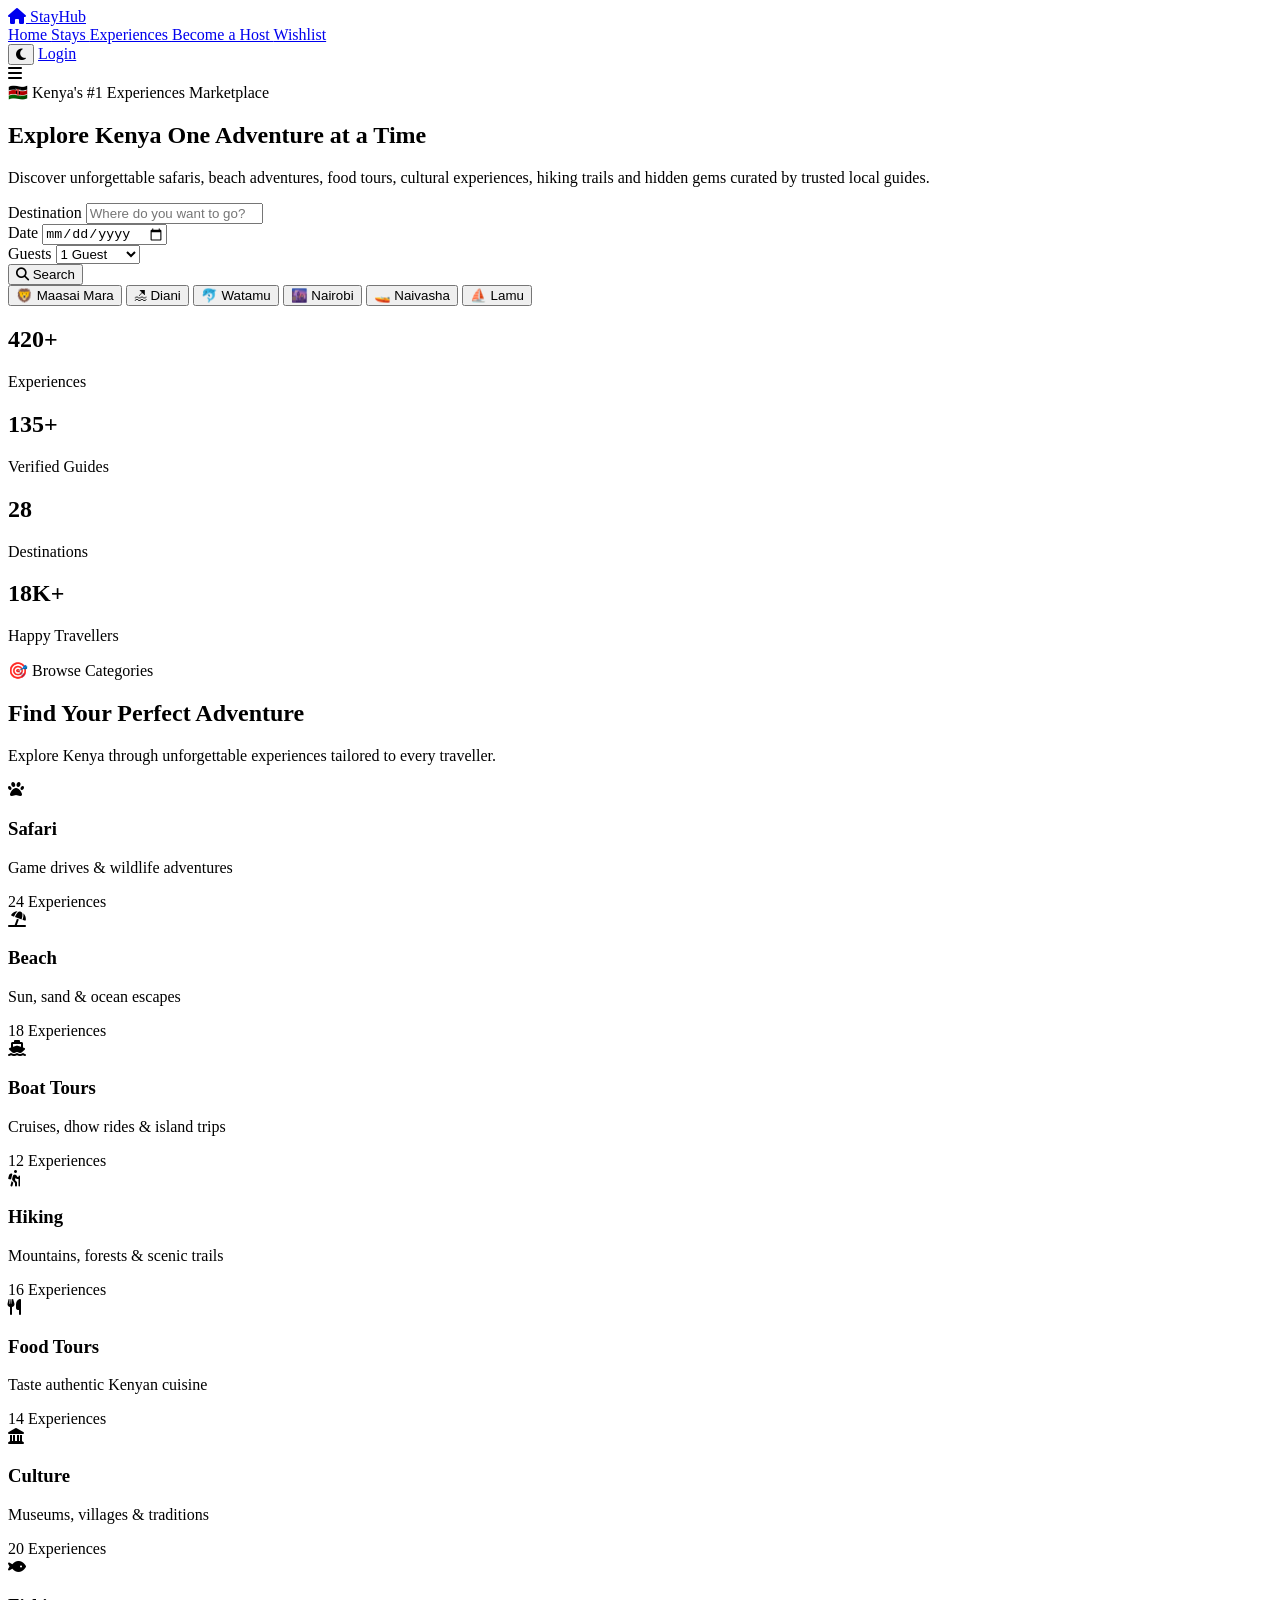
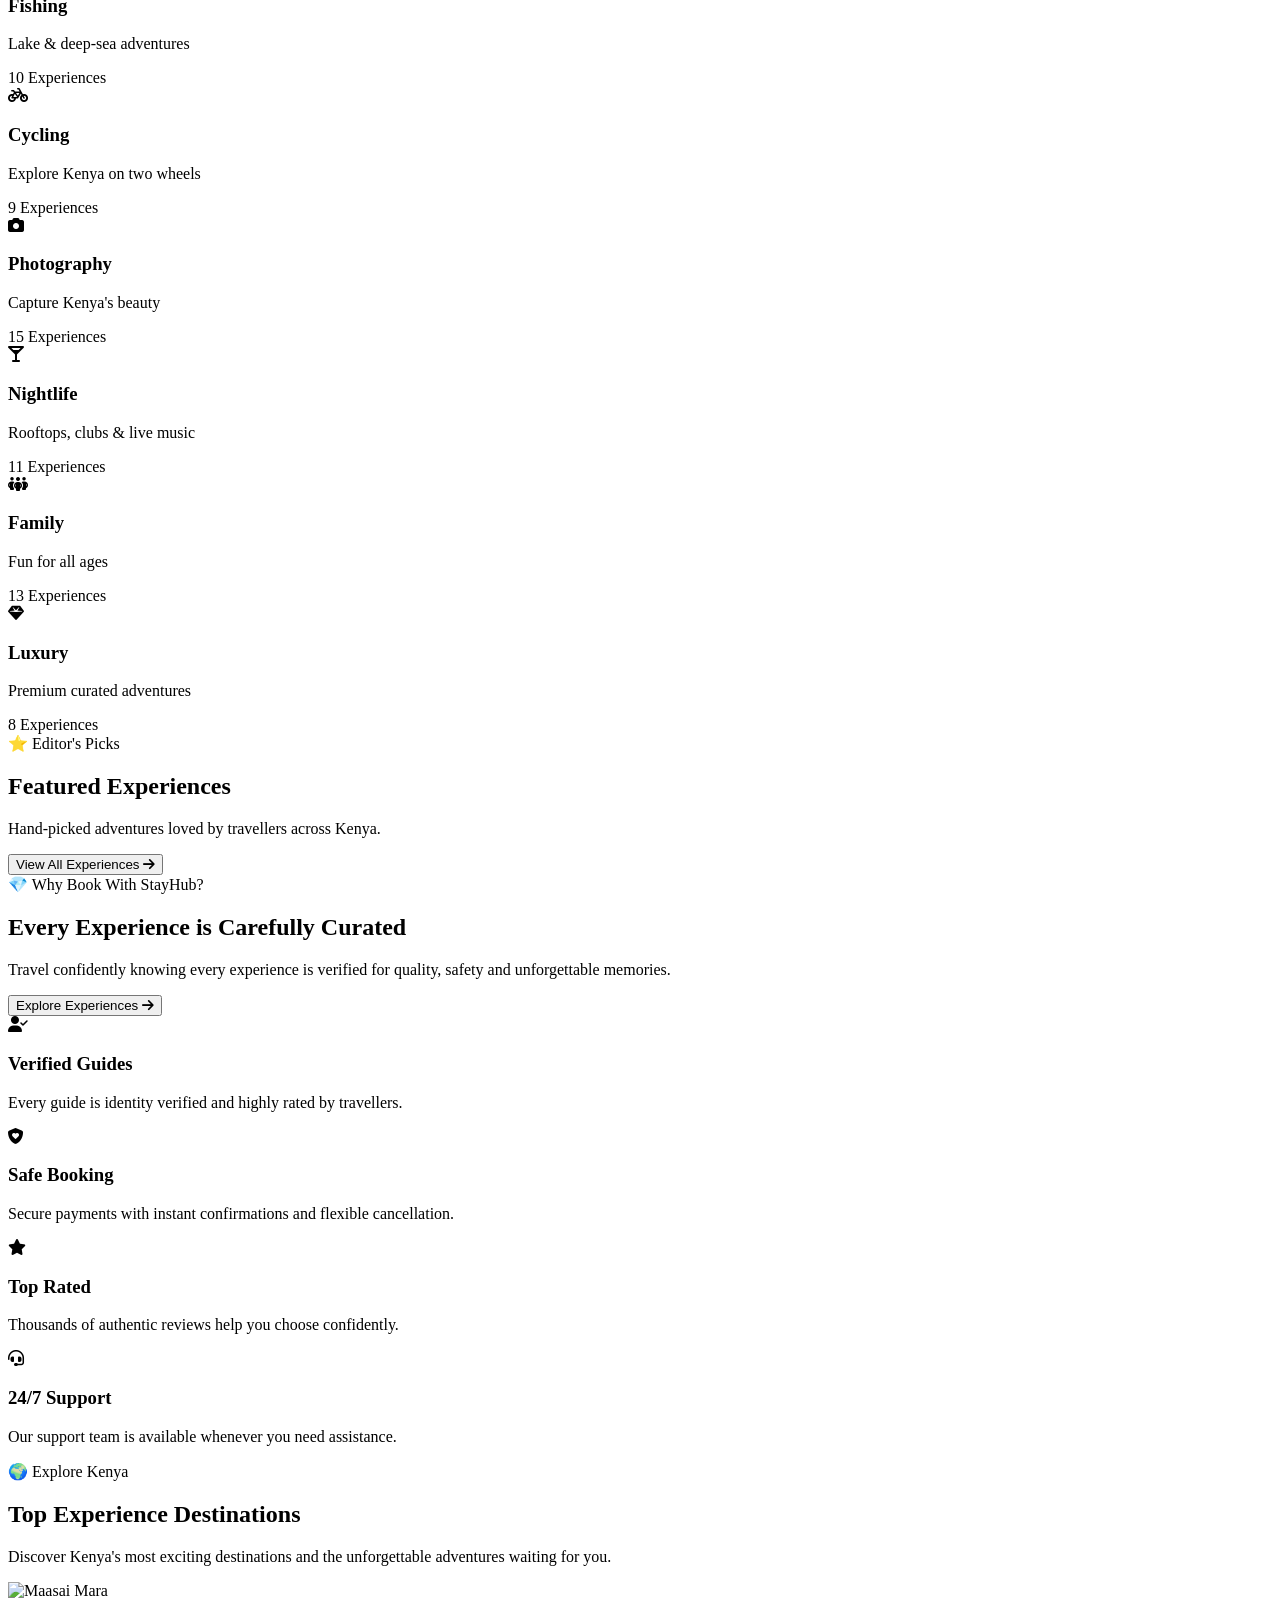
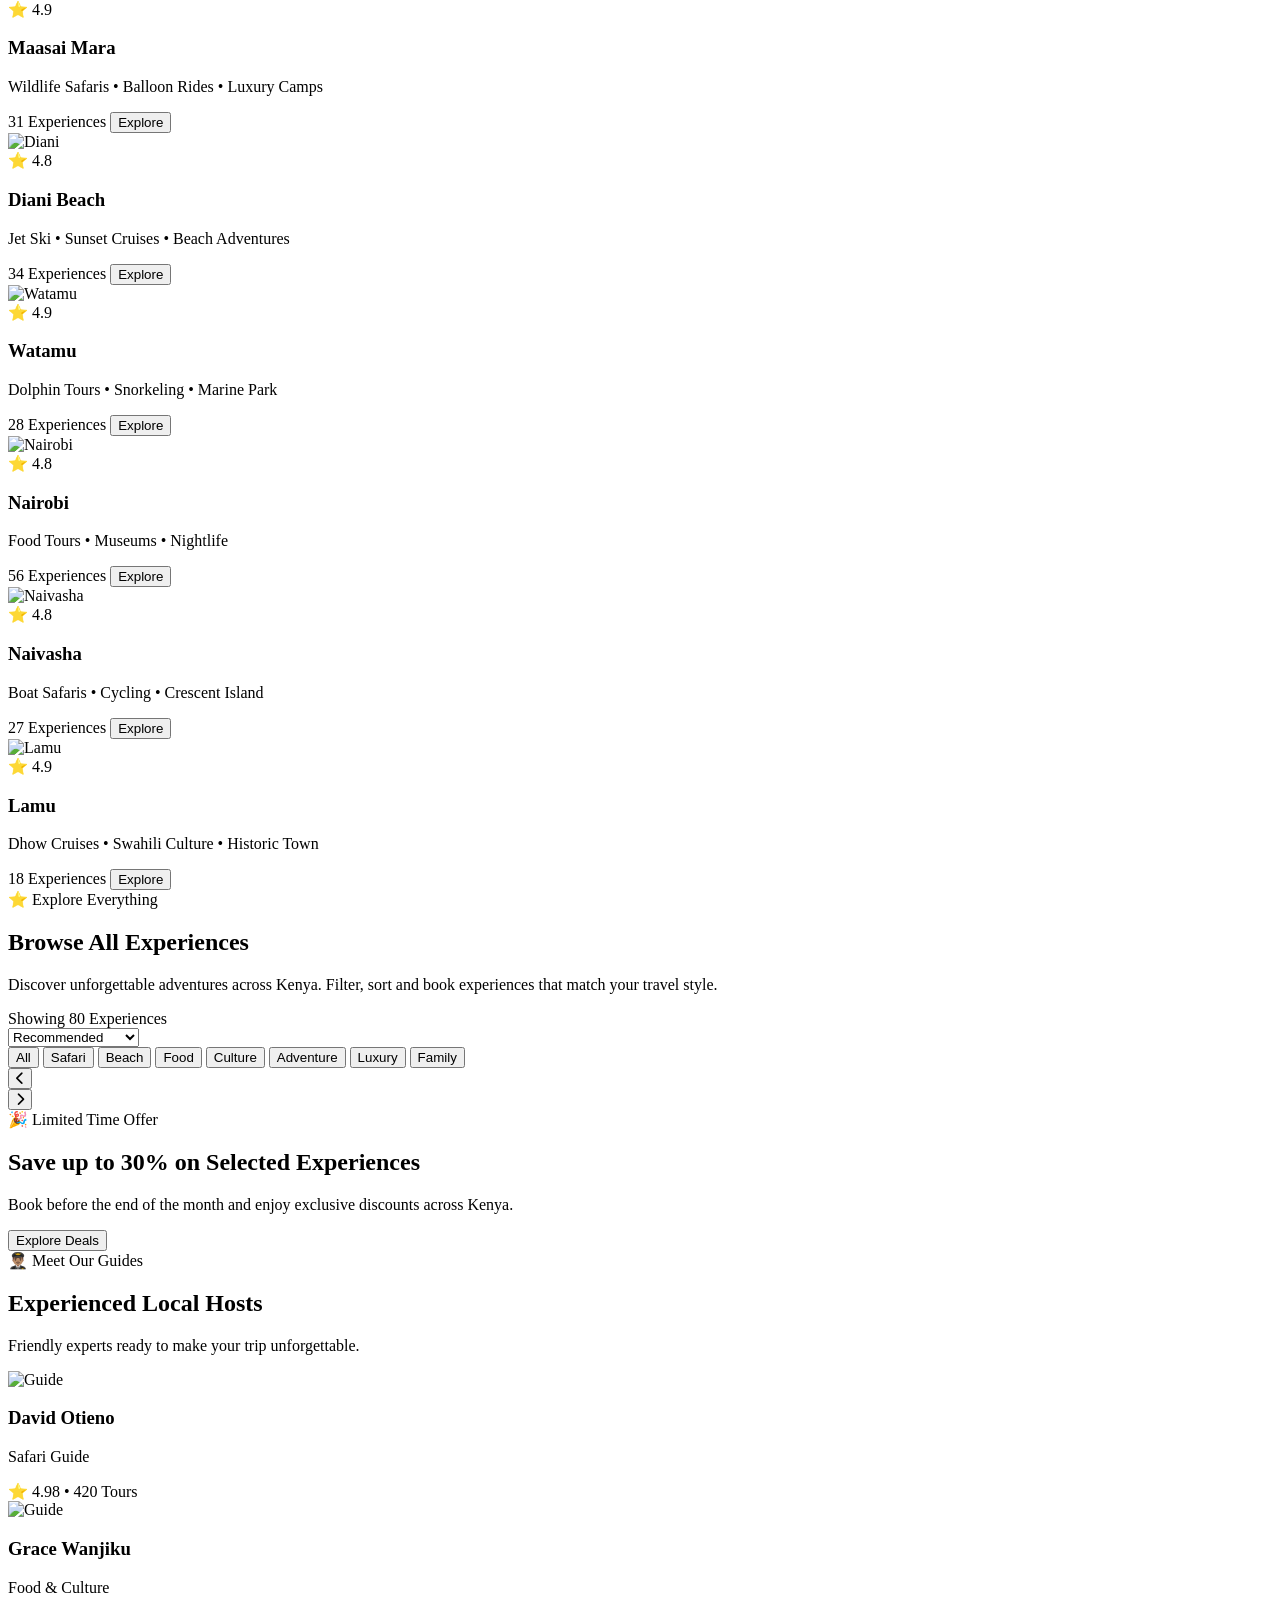
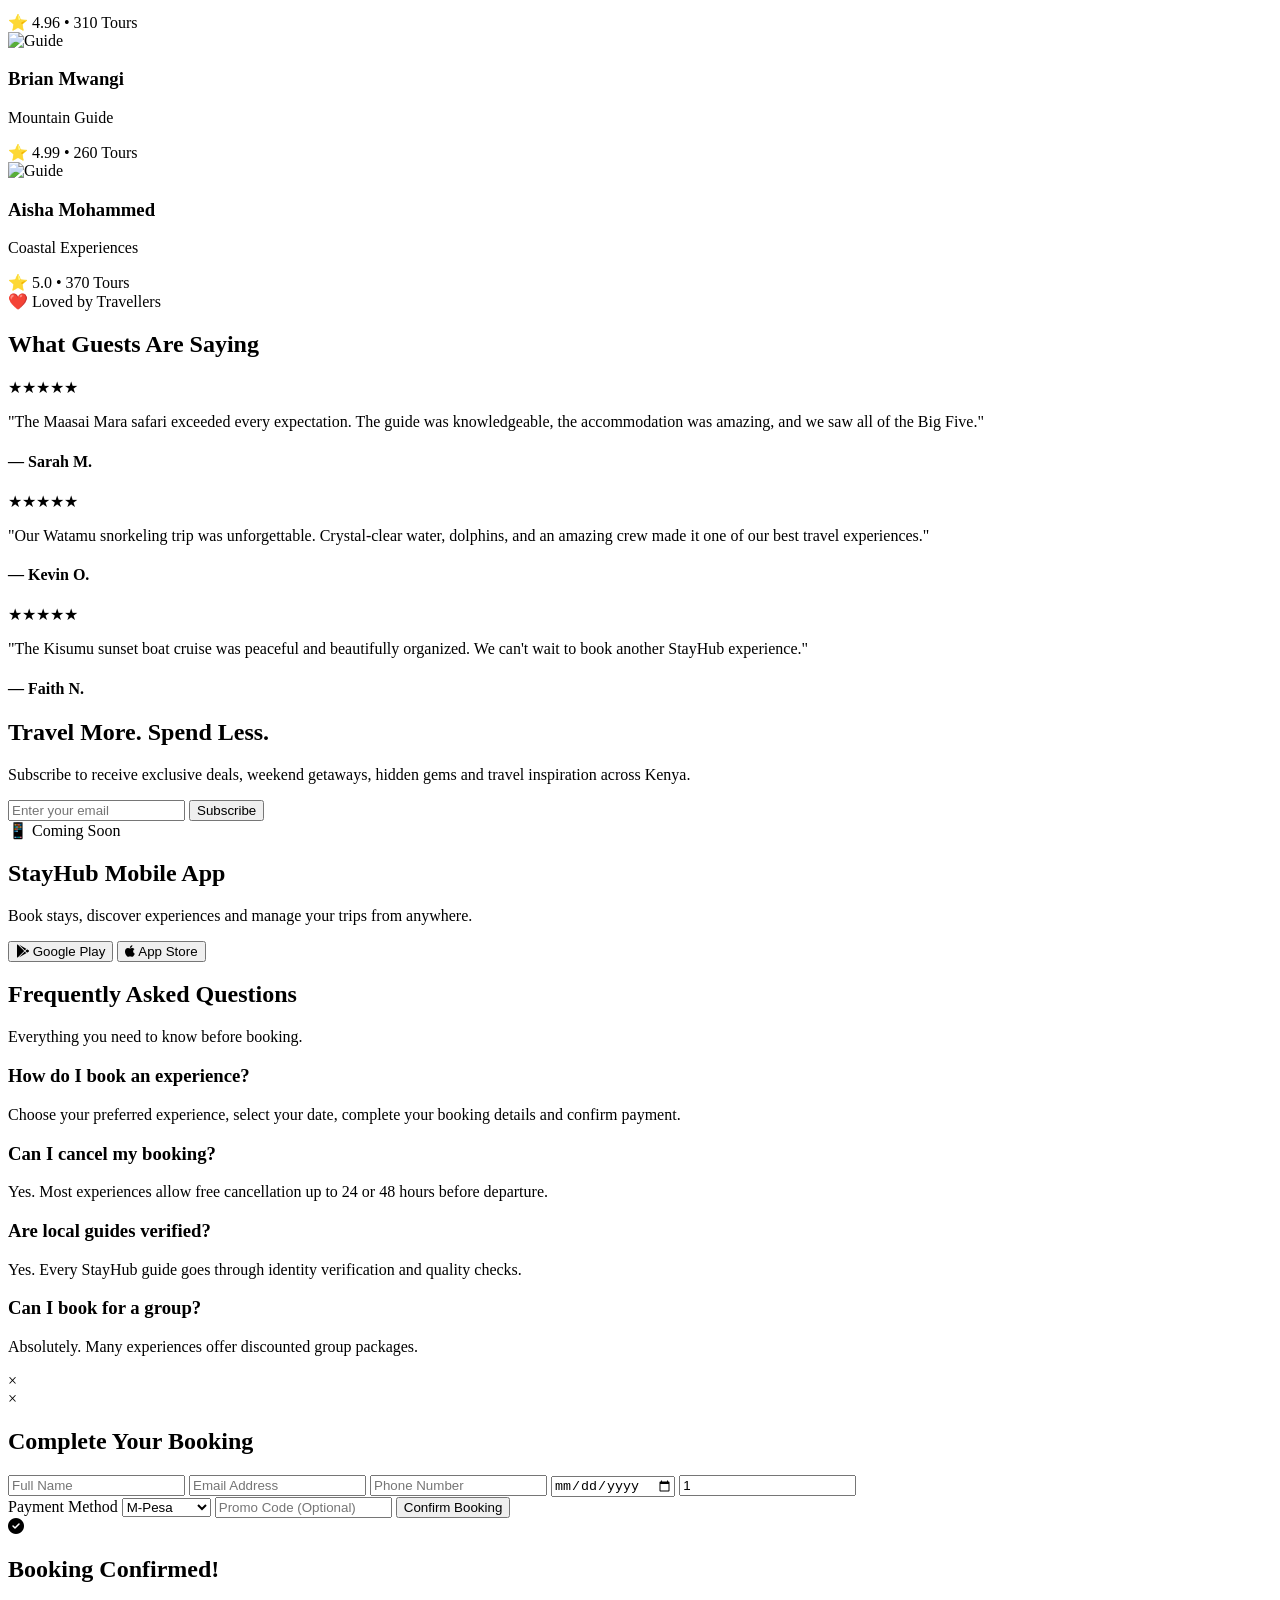
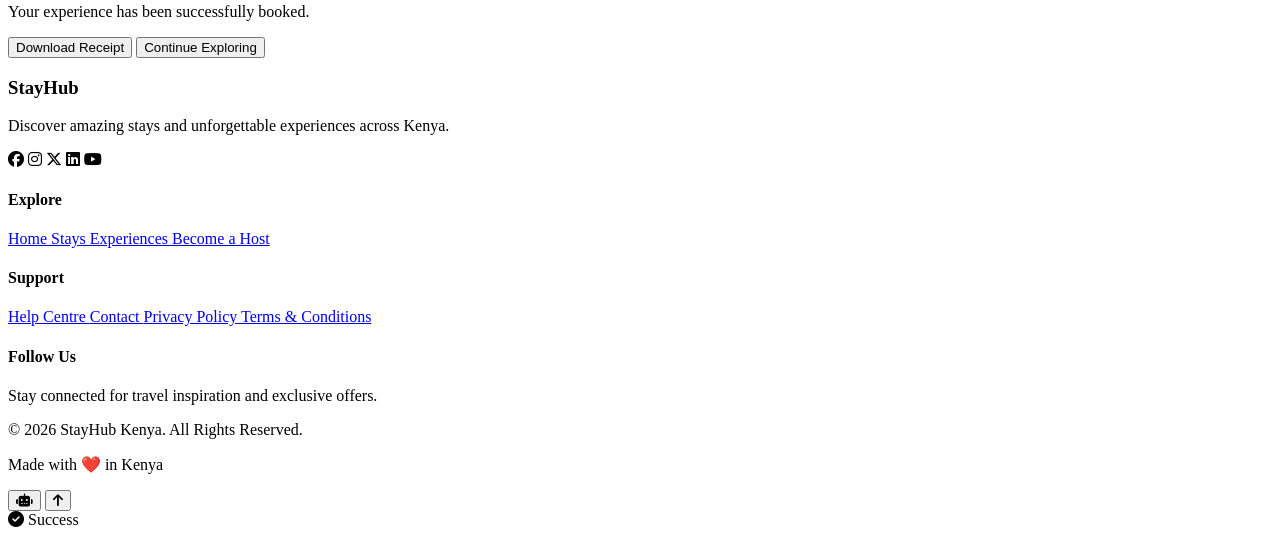
==== experiences.html @ 861310b2 "Add files via upload" ====
<!DOCTYPE html>
<html lang="en">

<head>

    <meta charset="UTF-8">

    <meta
    name="viewport"
    content="width=device-width, initial-scale=1.0">

    <title>

        StayHub | Discover Amazing Experiences Across Kenya

    </title>

    <meta
    name="description"
    content="Book unforgettable safaris, food tours, hiking adventures, beach experiences and cultural activities across Kenya with StayHub.">

    <meta
    name="keywords"
    content="Kenya Tours, Safari, Travel, StayHub, Experiences, Diani, Maasai Mara, Watamu, Nairobi">

    <meta
    name="author"
    content="StayHub Kenya">

    <!-- Google Fonts -->

    <link
    rel="preconnect"
    href="https://fonts.googleapis.com">

    <link
    rel="preconnect"
    href="https://fonts.gstatic.com"
    crossorigin>

    <link
    href="https://fonts.googleapis.com/css2?family=Inter:wght@300;400;500;600;700;800&display=swap"
    rel="stylesheet">

    <!-- Font Awesome -->

    <link
    rel="stylesheet"
    href="https://cdnjs.cloudflare.com/ajax/libs/font-awesome/6.7.2/css/all.min.css">

    <!-- Main Styles -->

    <link
    rel="stylesheet"
    href="css/experiences.css">

</head>

<body>

<!--==================================
NAVIGATION
===================================-->

<header class="navbar">

    <div class="nav-container">

        <!-- Logo -->

        <a
        href="index.html"
        class="logo">

            <i class="fa-solid fa-house"></i>

            <span>

                StayHub

            </span>

        </a>

        <!-- Navigation -->

        <nav class="nav-links">

            <a href="index.html">

                Home

            </a>

            <a href="listings.html">

                Stays

            </a>

            <a
            href="experiences.html"
            class="active">

                Experiences

            </a>

            <a href="host.html">

                Become a Host

            </a>

            <a href="wishlist.html">

                Wishlist

            </a>

        </nav>

        <!-- Right Side -->

        <div class="nav-right">

            <button
            id="themeToggle"
            class="theme-btn">

                <i class="fa-solid fa-moon"></i>

            </button>

            <a
            href="login.html"
            class="login-btn">

                Login

            </a>

        <div class="mobile-menu" onclick="toggleMobileMenu()">
            <i class="fa-solid fa-bars"></i>
        </div>

        </div>

    </div>

</header>

<!--==================================
HERO
===================================-->

<section class="experience-hero">

    <div class="hero-overlay"></div>

    <div class="hero-content">

        <span class="hero-badge">

            🇰🇪 Kenya's #1 Experiences Marketplace

        </span>

        <h1>

            Explore Kenya One Adventure at a Time

        </h1>

        <p>

            Discover unforgettable safaris, beach adventures, food tours,
            cultural experiences, hiking trails and hidden gems curated by
            trusted local guides.

        </p>

        <!--==========================
        SEARCH BAR
        ===========================-->

        <div class="experience-search">

            <div class="search-item">

                <label>

                    Destination

                </label>

                <input
                id="experienceDestination"
                type="text"
                placeholder="Where do you want to go?">

            </div>

            <div class="divider"></div>

            <div class="search-item">

                <label>

                    Date

                </label>

                <input
                id="experienceDate"
                type="date">

            </div>

            <div class="divider"></div>

            <div class="search-item">

                <label>

                    Guests

                </label>

                <select id="experienceGuests">

                    <option>1 Guest</option>
                    <option>2 Guests</option>
                    <option>3 Guests</option>
                    <option>4 Guests</option>
                    <option>5 Guests</option>
                    <option>6+ Guests</option>

                </select>

            </div>

            <button
            class="search-btn"
            onclick="searchExperiences()">

                <i class="fa-solid fa-magnifying-glass"></i>

                Search

            </button>

        </div>

        <!--==========================
        QUICK DESTINATIONS
        ===========================-->

        <div class="hero-tags">

            <button onclick="filterDestination('Maasai Mara')">

                🦁 Maasai Mara

            </button>

            <button onclick="filterDestination('Diani')">

                🏖 Diani

            </button>

            <button onclick="filterDestination('Watamu')">

                🐬 Watamu

            </button>

            <button onclick="filterDestination('Nairobi')">

                🌆 Nairobi

            </button>

            <button onclick="filterDestination('Naivasha')">

                🚤 Naivasha

            </button>

            <button onclick="filterDestination('Lamu')">

                ⛵ Lamu

            </button>

        </div>

        <!--==========================
        STATS
        ===========================-->

        <div class="hero-stats">

            <div class="hero-stat">

                <h2>

                    420+

                </h2>

                <p>

                    Experiences

                </p>

            </div>

            <div class="hero-stat">

                <h2>

                    135+

                </h2>

                <p>

                    Verified Guides

                </p>

            </div>

            <div class="hero-stat">

                <h2>

                    28

                </h2>

                <p>

                    Destinations

                </p>

            </div>

            <div class="hero-stat">

                <h2>

                    18K+

                </h2>

                <p>

                    Happy Travellers

                </p>

            </div>

        </div>

    </div>

</section>
<!--==================================
POPULAR CATEGORIES
===================================-->

<section class="experience-categories">

    <div class="section-header">

        <span class="section-tag">

            🎯 Browse Categories

        </span>

        <h2>

            Find Your Perfect Adventure

        </h2>

        <p>

            Explore Kenya through unforgettable experiences tailored to every traveller.

        </p>

    </div>

    <div class="category-grid">

        <!-- Safari -->

        <div
        class="category-card"
        onclick="filterCategory('Safari')">

            <div class="category-icon">

                <i class="fa-solid fa-paw"></i>

            </div>

            <h3>

                Safari

            </h3>

            <p>

                Game drives & wildlife adventures

            </p>

            <span>

                24 Experiences

            </span>

        </div>

        <!-- Beach -->

        <div
        class="category-card"
        onclick="filterCategory('Beach')">

            <div class="category-icon">

                <i class="fa-solid fa-umbrella-beach"></i>

            </div>

            <h3>

                Beach

            </h3>

            <p>

                Sun, sand & ocean escapes

            </p>

            <span>

                18 Experiences

            </span>

        </div>

        <!-- Boat Tours -->

        <div
        class="category-card"
        onclick="filterCategory('Boat Tour')">

            <div class="category-icon">

                <i class="fa-solid fa-ship"></i>

            </div>

            <h3>

                Boat Tours

            </h3>

            <p>

                Cruises, dhow rides & island trips

            </p>

            <span>

                12 Experiences

            </span>

        </div>

        <!-- Hiking -->

        <div
        class="category-card"
        onclick="filterCategory('Hiking')">

            <div class="category-icon">

                <i class="fa-solid fa-person-hiking"></i>

            </div>

            <h3>

                Hiking

            </h3>

            <p>

                Mountains, forests & scenic trails

            </p>

            <span>

                16 Experiences

            </span>

        </div>

        <!-- Food -->

        <div
        class="category-card"
        onclick="filterCategory('Food')">

            <div class="category-icon">

                <i class="fa-solid fa-utensils"></i>

            </div>

            <h3>

                Food Tours

            </h3>

            <p>

                Taste authentic Kenyan cuisine

            </p>

            <span>

                14 Experiences

            </span>

        </div>

        <!-- Culture -->

        <div
        class="category-card"
        onclick="filterCategory('Culture')">

            <div class="category-icon">

                <i class="fa-solid fa-landmark"></i>

            </div>

            <h3>

                Culture

            </h3>

            <p>

                Museums, villages & traditions

            </p>

            <span>

                20 Experiences

            </span>

        </div>

        <!-- Fishing -->

        <div
        class="category-card"
        onclick="filterCategory('Fishing')">

            <div class="category-icon">

                <i class="fa-solid fa-fish"></i>

            </div>

            <h3>

                Fishing

            </h3>

            <p>

                Lake & deep-sea adventures

            </p>

            <span>

                10 Experiences

            </span>

        </div>

        <!-- Cycling -->

        <div
        class="category-card"
        onclick="filterCategory('Cycling')">

            <div class="category-icon">

                <i class="fa-solid fa-bicycle"></i>

            </div>

            <h3>

                Cycling

            </h3>

            <p>

                Explore Kenya on two wheels

            </p>

            <span>

                9 Experiences

            </span>

        </div>

        <!-- Photography -->

        <div
        class="category-card"
        onclick="filterCategory('Photography')">

            <div class="category-icon">

                <i class="fa-solid fa-camera"></i>

            </div>

            <h3>

                Photography

            </h3>

            <p>

                Capture Kenya's beauty

            </p>

            <span>

                15 Experiences

            </span>

        </div>

        <!-- Nightlife -->

        <div
        class="category-card"
        onclick="filterCategory('Nightlife')">

            <div class="category-icon">

                <i class="fa-solid fa-martini-glass"></i>

            </div>

            <h3>

                Nightlife

            </h3>

            <p>

                Rooftops, clubs & live music

            </p>

            <span>

                11 Experiences

            </span>

        </div>

        <!-- Family -->

        <div
        class="category-card"
        onclick="filterCategory('Family')">

            <div class="category-icon">

                <i class="fa-solid fa-people-group"></i>

            </div>

            <h3>

                Family

            </h3>

            <p>

                Fun for all ages

            </p>

            <span>

                13 Experiences

            </span>

        </div>

        <!-- Luxury -->

        <div
        class="category-card"
        onclick="filterCategory('Luxury')">

            <div class="category-icon">

                <i class="fa-solid fa-gem"></i>

            </div>

            <h3>

                Luxury

            </h3>

            <p>

                Premium curated adventures

            </p>

            <span>

                8 Experiences

            </span>

        </div>

    </div>

</section>
<!--==================================
FEATURED EXPERIENCES
===================================-->

<section class="featured-experiences">

    <div class="section-header">

        <div>

            <span class="section-tag">

                ⭐ Editor's Picks

            </span>

            <h2>

                Featured Experiences

            </h2>

            <p>

                Hand-picked adventures loved by travellers across Kenya.

            </p>

        </div>

        <button
        class="view-all-btn"
        onclick="scrollToExperiences()">

            View All Experiences

            <i class="fa-solid fa-arrow-right"></i>

        </button>

    </div>

    <div
    id="featuredExperiences"
    class="featured-grid">

        <!-- JavaScript will load the featured cards here -->

    </div>

</section>
<!--===================================================================
WHY CHOOSE STAYHUB EXPERIENCES
===================================-->

<section class="why-experience">

    <div class="why-container">

        <div class="why-content">

            <span class="section-tag">
                💎 Why Book With StayHub?
            </span>

            <h2>
                Every Experience is Carefully Curated
            </h2>

            <p>
                Travel confidently knowing every experience is verified for
                quality, safety and unforgettable memories.
            </p>

            <button
        class="view-all-btn"
        onclick="scrollToExperiences()">
                Explore Experiences
                <i class="fa-solid fa-arrow-right"></i>
            </a>

        </div>

        <div class="why-grid">

            <div class="why-card">

                <span class="why-icon">
                    <i class="fa-solid fa-user-check"></i>
                </span>

                <h3>Verified Guides</h3>

                <p>
                    Every guide is identity verified and highly rated by travellers.
                </p>

            </div>

            <div class="why-card">

                <span class="why-icon">
                    <i class="fa-solid fa-shield-heart"></i>
                </span>

                <h3>Safe Booking</h3>

                <p>
                    Secure payments with instant confirmations and flexible cancellation.
                </p>

            </div>

            <div class="why-card">

                <span class="why-icon">
                    <i class="fa-solid fa-star"></i>
                </span>

                <h3>Top Rated</h3>

                <p>
                    Thousands of authentic reviews help you choose confidently.
                </p>

            </div>

            <div class="why-card">

                <span class="why-icon">
                    <i class="fa-solid fa-headset"></i>
                </span>

                <h3>24/7 Support</h3>

                <p>
                    Our support team is available whenever you need assistance.
                </p>

            </div>

        </div>

    </div>

</section>
<!--==================================
POPULAR DESTINATIONS
===================================-->

<section class="destination-section">

    <div class="section-header">

        <div>

            <span class="section-tag">

                🌍 Explore Kenya

            </span>

            <h2>

                Top Experience Destinations

            </h2>

            <p>

                Discover Kenya's most exciting destinations and the unforgettable adventures waiting for you.

            </p>

        </div>

    </div>

    <div class="destination-grid">

        <!-- Maasai Mara -->

        <div
        class="destination-card"
        onclick="filterDestination('Maasai Mara')">

            <img
            src="https://images.unsplash.com/photo-1516426122078-c23e76319801?auto=format&fit=crop&w=1200&q=80"
            alt="Maasai Mara">

            <div class="destination-overlay">

                <span class="destination-badge">

                    ⭐ 4.9

                </span>

                <h3>

                    Maasai Mara

                </h3>

                <p>

                    Wildlife Safaris • Balloon Rides • Luxury Camps

                </p>

                <div class="destination-footer">

                    <span>

                        31 Experiences

                    </span>

                    <button>

                        Explore

                    </button>

                </div>

            </div>

        </div>

        <!-- Diani -->

        <div
        class="destination-card"
        onclick="filterDestination('Diani')">

            <img
            src="https://images.unsplash.com/photo-1500375592092-40eb2168fd21?auto=format&fit=crop&w=1200&q=80"
            alt="Diani">

            <div class="destination-overlay">

                <span class="destination-badge">

                    ⭐ 4.8

                </span>

                <h3>

                    Diani Beach

                </h3>

                <p>

                    Jet Ski • Sunset Cruises • Beach Adventures

                </p>

                <div class="destination-footer">

                    <span>

                        34 Experiences

                    </span>

                    <button>

                        Explore

                    </button>

                </div>

            </div>

        </div>

        <!-- Watamu -->

        <div
        class="destination-card"
        onclick="filterDestination('Watamu')">

            <img
            src="https://images.unsplash.com/photo-1507525428034-b723cf961d3e?auto=format&fit=crop&w=1200&q=80"
            alt="Watamu">

            <div class="destination-overlay">

                <span class="destination-badge">

                    ⭐ 4.9

                </span>

                <h3>

                    Watamu

                </h3>

                <p>

                    Dolphin Tours • Snorkeling • Marine Park

                </p>

                <div class="destination-footer">

                    <span>

                        28 Experiences

                    </span>

                    <button>

                        Explore

                    </button>

                </div>

            </div>

        </div>

        <!-- Nairobi -->

        <div
        class="destination-card"
        onclick="filterDestination('Nairobi')">

            <img
            src="https://images.unsplash.com/photo-1512453979798-5ea266f8880c?auto=format&fit=crop&w=1200&q=80"
            alt="Nairobi">

            <div class="destination-overlay">

                <span class="destination-badge">

                    ⭐ 4.8

                </span>

                <h3>

                    Nairobi

                </h3>

                <p>

                    Food Tours • Museums • Nightlife

                </p>

                <div class="destination-footer">

                    <span>

                        56 Experiences

                    </span>

                    <button>

                        Explore

                    </button>

                </div>

            </div>

        </div>

        <!-- Naivasha -->

        <div
        class="destination-card"
        onclick="filterDestination('Naivasha')">

            <img
            src="https://images.unsplash.com/photo-1469474968028-56623f02e42e?auto=format&fit=crop&w=1200&q=80"
            alt="Naivasha">

            <div class="destination-overlay">

                <span class="destination-badge">

                    ⭐ 4.8

                </span>

                <h3>

                    Naivasha

                </h3>

                <p>

                    Boat Safaris • Cycling • Crescent Island

                </p>

                <div class="destination-footer">

                    <span>

                        27 Experiences

                    </span>

                    <button>

                        Explore

                    </button>

                </div>

            </div>

        </div>

        <!-- Lamu -->

        <div
        class="destination-card"
        onclick="filterDestination('Lamu')">

            <img
            src="https://images.unsplash.com/photo-1476514525535-07fb3b4ae5f1?auto=format&fit=crop&w=1200&q=80"
            alt="Lamu">

            <div class="destination-overlay">

                <span class="destination-badge">

                    ⭐ 4.9

                </span>

                <h3>

                    Lamu

                </h3>

                <p>

                    Dhow Cruises • Swahili Culture • Historic Town

                </p>

                <div class="destination-footer">

                    <span>

                        18 Experiences

                    </span>

                    <button>

                        Explore

                    </button>

                </div>

            </div>

        </div>

    </div>

</section>

<!--==================================
ALL EXPERIENCES
===================================-->

<section
id="allExperiences"
class="experience-list-section">

    <div class="section-header">

        <div>

            <span class="section-tag">

                ⭐ Explore Everything

            </span>

            <h2>

                Browse All Experiences

            </h2>

            <p>

                Discover unforgettable adventures across Kenya.
                Filter, sort and book experiences that match your travel style.

            </p>

        </div>

        <div class="listing-actions">

            <div
            id="experienceResults"
            class="results-count">

                Showing 80 Experiences

            </div>

            <select
            id="sortExperiences"
            onchange="sortExperiences()">

                <option value="recommended">

                    Recommended

                </option>

                <option value="priceLow">

                    Price: Low to High

                </option>

                <option value="priceHigh">

                    Price: High to Low

                </option>

                <option value="rating">

                    Highest Rated

                </option>

                <option value="duration">

                    Shortest Duration

                </option>

                <option value="reviews">

                    Most Reviewed

                </option>

                <option value="newest">

                    Newest

                </option>

            </select>

        </div>

    </div>

    <!--==============================
    FILTER CHIPS
    ==============================-->

    <div class="quick-filters">

        <button
        onclick="filterCategory('All')">

            All

        </button>

        <button
        onclick="filterCategory('Safari')">

            Safari

        </button>

        <button
        onclick="filterCategory('Beach')">

            Beach

        </button>

        <button
        onclick="filterCategory('Food')">

            Food

        </button>

        <button
        onclick="filterCategory('Culture')">

            Culture

        </button>

        <button
        onclick="filterCategory('Adventure')">

            Adventure

        </button>

        <button
        onclick="filterCategory('Luxury')">

            Luxury

        </button>

        <button
        onclick="filterCategory('Family')">

            Family

        </button>

    </div>

    <!--==============================
    EXPERIENCE GRID
    ==============================-->

    <div
    id="experienceGrid"
    class="experience-grid">

        <!-- JavaScript renders all experiences here -->

    </div>

    <!--==============================
    PAGINATION
    ==============================-->

    <div class="pagination">

        <button
        id="prevPage"
        class="page-btn"
        onclick="previousPage()">

            <i class="fa-solid fa-chevron-left"></i>

        </button>

        <div
        id="paginationNumbers">

        </div>

        <button
        id="nextPage"
        class="page-btn"
        onclick="nextPage()">

            <i class="fa-solid fa-chevron-right"></i>

        </button>

    </div>

</section>
<!--==================================
SPECIAL DEALS
===================================-->

<section class="experience-deals">

<div class="deal-overlay"></div>

<div class="deal-content">

<span>

🎉 Limited Time Offer

</span>

<h2>

Save up to 30% on Selected Experiences

</h2>

<p>

Book before the end of the month and enjoy exclusive discounts across Kenya.

</p>

<button
onclick="viewDeals()">

Explore Deals

</button>

</div>

</section>

<!--==================================
LOCAL GUIDES
===================================-->

<section class="guide-section">

<div class="section-header">

<div>

<span class="section-tag">

👨🏽‍✈️ Meet Our Guides

</span>

<h2>

Experienced Local Hosts

</h2>

<p>

Friendly experts ready to make your trip unforgettable.

</p>

</div>

</div>

<div class="guide-grid">

<div class="guide-card">

<img
src="https://randomuser.me/api/portraits/men/32.jpg"
alt="Guide">

<h3>

David Otieno

</h3>

<p>

Safari Guide

</p>

<span>

⭐ 4.98 • 420 Tours

</span>

</div>

<div class="guide-card">

<img
src="https://randomuser.me/api/portraits/women/44.jpg"
alt="Guide">

<h3>

Grace Wanjiku

</h3>

<p>

Food & Culture

</p>

<span>

⭐ 4.96 • 310 Tours

</span>

</div>

<div class="guide-card">

<img
src="https://randomuser.me/api/portraits/men/51.jpg"
alt="Guide">

<h3>

Brian Mwangi

</h3>

<p>

Mountain Guide

</p>

<span>

⭐ 4.99 • 260 Tours

</span>

</div>

<div class="guide-card">

<img
src="https://randomuser.me/api/portraits/women/65.jpg"
alt="Guide">

<h3>

Aisha Mohammed

</h3>

<p>

Coastal Experiences

</p>

<span>

⭐ 5.0 • 370 Tours

</span>

</div>

</div>

</section>

<!--==================================
TRAVELLER REVIEWS
===================================-->

<section class="testimonial-section">

<div class="section-header">

<div>

<span class="section-tag">

❤️ Loved by Travellers

</span>

<h2>

What Guests Are Saying

</h2>

</div>

</div>

<div class="testimonial-grid">

<div class="testimonial-card">

<div class="stars">

★★★★★

</div>

<p>

"The Maasai Mara safari exceeded every expectation. The guide was knowledgeable, the accommodation was amazing, and we saw all of the Big Five."

</p>

<h4>

— Sarah M.

</h4>

</div>

<div class="testimonial-card">

<div class="stars">

★★★★★

</div>

<p>

"Our Watamu snorkeling trip was unforgettable. Crystal-clear water, dolphins, and an amazing crew made it one of our best travel experiences."

</p>

<h4>

— Kevin O.

</h4>

</div>

<div class="testimonial-card">

<div class="stars">

★★★★★

</div>

<p>

"The Kisumu sunset boat cruise was peaceful and beautifully organized. We can't wait to book another StayHub experience."

</p>

<h4>

— Faith N.

</h4>

</div>

</div>

</section>

<!--==================================
NEWSLETTER
===================================-->

<section class="newsletter">

<div class="newsletter-content">

<h2>

Travel More. Spend Less.

</h2>

<p>

Subscribe to receive exclusive deals, weekend getaways, hidden gems and travel inspiration across Kenya.

</p>

<div class="newsletter-form">

<input
id="newsletterEmail"
type="email"
placeholder="Enter your email">

<button
onclick="subscribeNewsletter()">

Subscribe

</button>

</div>

</div>

</section>

<!--==================================
DOWNLOAD APP
===================================-->

<section class="app-banner">

<div class="app-content">

<div>

<span class="section-tag">

📱 Coming Soon

</span>

<h2>

StayHub Mobile App

</h2>

<p>

Book stays, discover experiences and manage your trips from anywhere.

</p>

</div>

<div class="store-buttons">

<button>

<i class="fa-brands fa-google-play"></i>

Google Play

</button>

<button>

<i class="fa-brands fa-apple"></i>

App Store

</button>

</div>

</div>

</section>

<!--==================================
FAQ
===================================-->

<section class="faq-section">

<div class="section-header">

<h2>

Frequently Asked Questions

</h2>

<p>

Everything you need to know before booking.

</p>

</div>

<div class="faq-container">

<div class="faq-item">

<h3>

How do I book an experience?

</h3>

<p>

Choose your preferred experience, select your date, complete your booking details and confirm payment.

</p>

</div>

<div class="faq-item">

<h3>

Can I cancel my booking?

</h3>

<p>

Yes. Most experiences allow free cancellation up to 24 or 48 hours before departure.

</p>

</div>

<div class="faq-item">

<h3>

Are local guides verified?

</h3>

<p>

Yes. Every StayHub guide goes through identity verification and quality checks.

</p>

</div>

<div class="faq-item">

<h3>

Can I book for a group?

</h3>

<p>

Absolutely. Many experiences offer discounted group packages.

</p>

</div>

</div>

</section>
<!--==================================
EXPERIENCE DETAILS MODAL
===================================-->

<div id="experienceModal" class="modal">

    <div class="modal-content experience-modal">

        <span class="close" onclick="closeExperienceModal()">

            &times;

        </span>

        <div id="experienceDetails">

        </div>

    </div>

</div>
<!--==================================
BOOK EXPERIENCE MODAL
===================================-->

<div id="bookingModal" class="modal">

    <div class="modal-content booking-modal">

        <span
        class="close"
        onclick="closeBookingModal()">

            &times;

        </span>

        <h2>

            Complete Your Booking

        </h2>

        <div id="bookingSummary">

        </div>

        <form id="bookingForm">

            <div class="form-grid">

                <input
                id="guestName"
                type="text"
                placeholder="Full Name"
                required>

                <input
                id="guestEmail"
                type="email"
                placeholder="Email Address"
                required>

                <input
                id="guestPhone"
                type="tel"
                placeholder="Phone Number"
                required>

                <input
                id="bookingDate"
                type="date"
                required>

                <input
                id="guests"
                type="number"
                value="1"
                min="1">

            </div>

            <label>

                Payment Method

            </label>

            <select id="paymentMethod">

                <option>M-Pesa</option>

                <option>Visa</option>

                <option>Mastercard</option>

                <option>PayPal</option>

            </select>

            <input
            id="promoCode"
            type="text"
            placeholder="Promo Code (Optional)">

            <button
            type="submit"
            class="confirm-booking">

                Confirm Booking

            </button>

        </form>

    </div>

</div>
<!--==================================
BOOKING SUCCESS MODAL
===================================-->

<div id="successModal" class="modal">

    <div class="modal-content success-modal">

        <div class="success-icon">

            <i class="fa-solid fa-circle-check"></i>

        </div>

        <h2>

            Booking Confirmed!

        </h2>

        <p>

            Your experience has been successfully booked.

        </p>

        <div id="bookingReference"></div>

        <div class="success-buttons">

            <button
            onclick="downloadReceipt()"
            class="details-btn">

                Download Receipt

            </button>

            <button
            onclick="closeSuccessModal()"
            class="book-btn">

                Continue Exploring

            </button>

        </div>

    </div>

</div>
<!--==================================
FOOTER
===================================-->

<footer class="footer">

<div class="footer-grid">

<div>

<h3>

StayHub

</h3>

<p>

Discover amazing stays and unforgettable experiences across Kenya.

</p>

<div class="footer-social">

<i class="fab fa-facebook"></i>

<i class="fab fa-instagram"></i>

<i class="fab fa-x-twitter"></i>

<i class="fab fa-linkedin"></i>

<i class="fab fa-youtube"></i>

</div>

</div>

<div>

<h4>

Explore

</h4>

<a href="index.html">

Home

</a>

<a href="listings.html">

Stays

</a>

<a href="experiences.html">

Experiences

</a>

<a href="host.html">

Become a Host

</a>

</div>

<div>

<h4>

Support

</h4>

<a href="#">

Help Centre

</a>

<a href="#">

Contact

</a>

<a href="#">

Privacy Policy

</a>

<a href="#">

Terms & Conditions

</a>

</div>

<div>

<h4>

Follow Us

</h4>

<p>

Stay connected for travel inspiration and exclusive offers.

</p>

</div>

</div>

<div class="footer-bottom">

<p>

© 2026 StayHub Kenya. All Rights Reserved.

</p>

<p>

Made with ❤️ in Kenya

</p>

</div>

</footer>


<!--==================================
AI ASSISTANT
===================================-->

<button
class="assistant-btn"
onclick="toggleAssistant()">

<i class="fa-solid fa-robot"></i>

</button>

<!--==================================
BACK TO TOP
===================================-->

<button
id="backTop"
class="back-top"
onclick="scrollTopPage()">

<i class="fa-solid fa-arrow-up"></i>

</button>

<!--==================================
TOAST MESSAGE
===================================-->

<div
id="toast"
class="toast">

<i class="fa-solid fa-circle-check"></i>

<span id="toastText">

Success

</span>

</div>

<!--==================================
JAVASCRIPT
===================================-->

<script src="js/experiences-data.js"></script>

<script src="js/experiences.js"></script>

<script src="js/theme.js"></script>

</body>

</html>
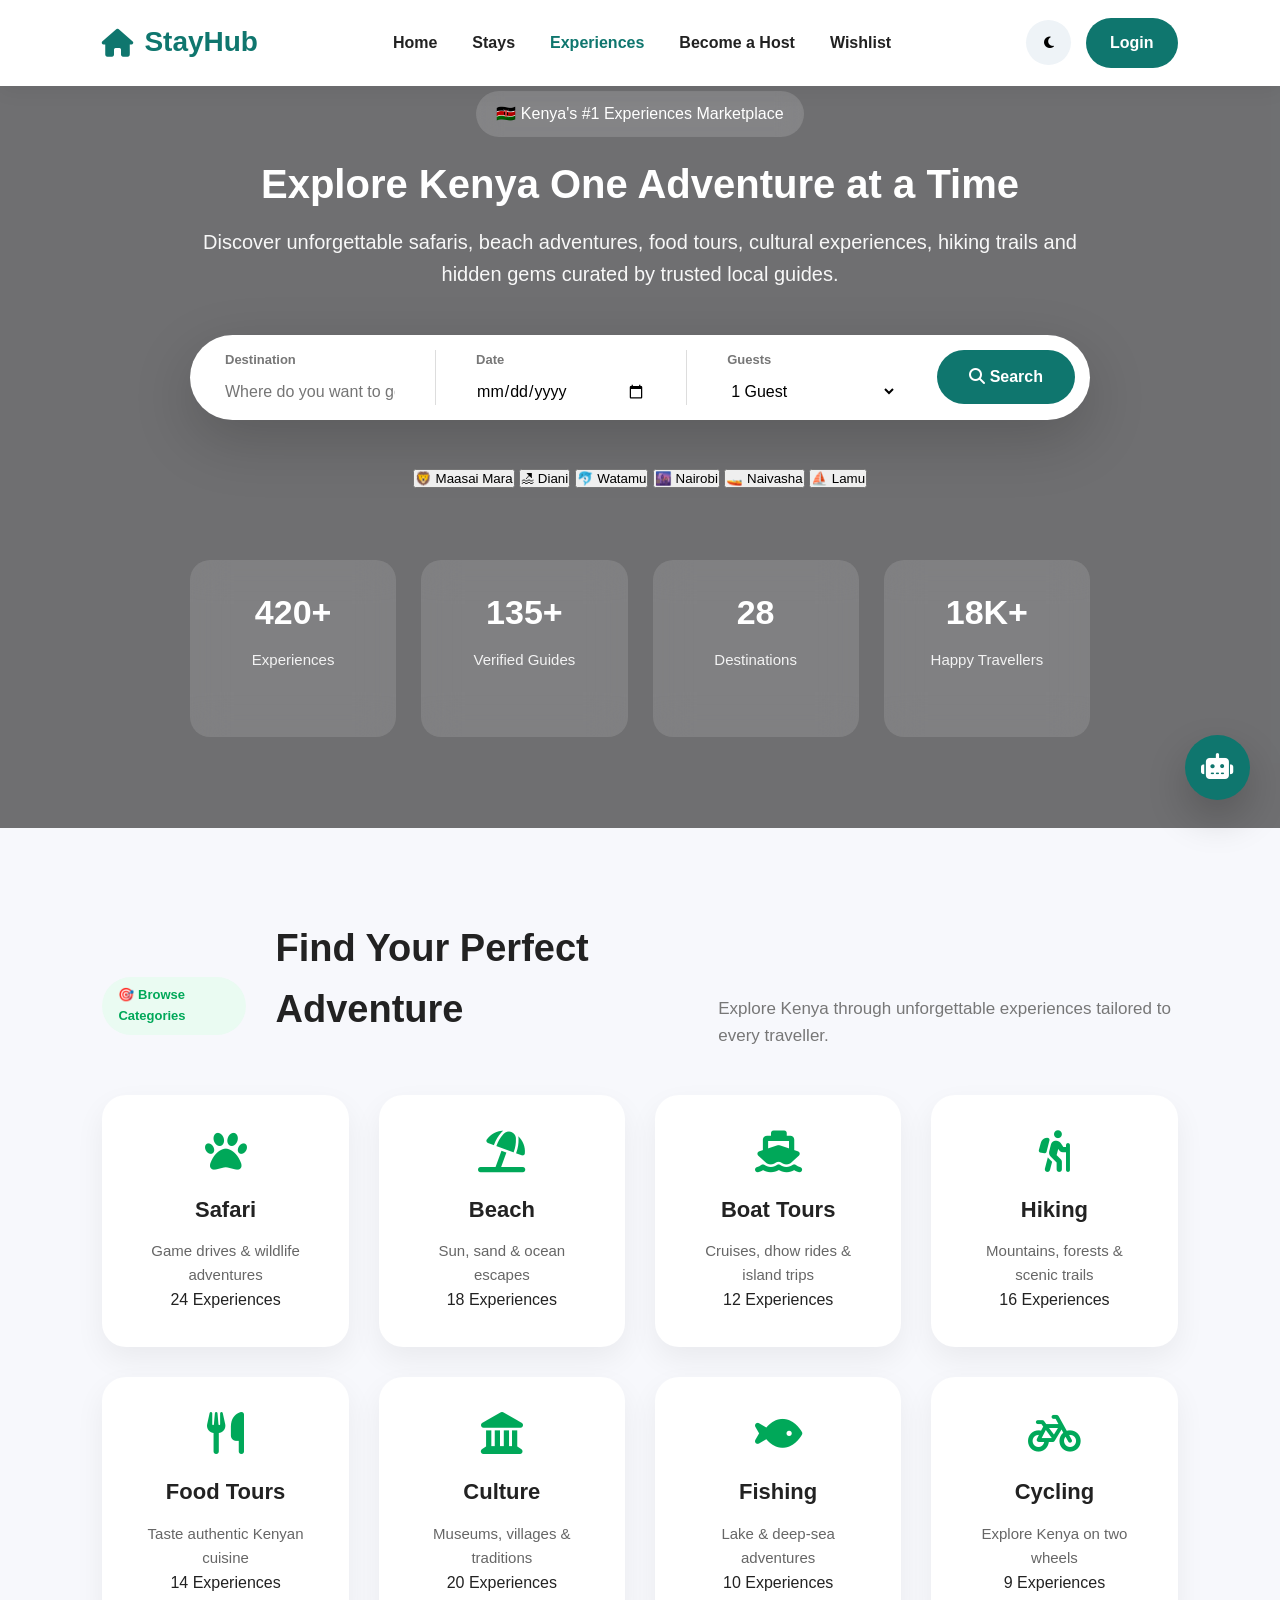
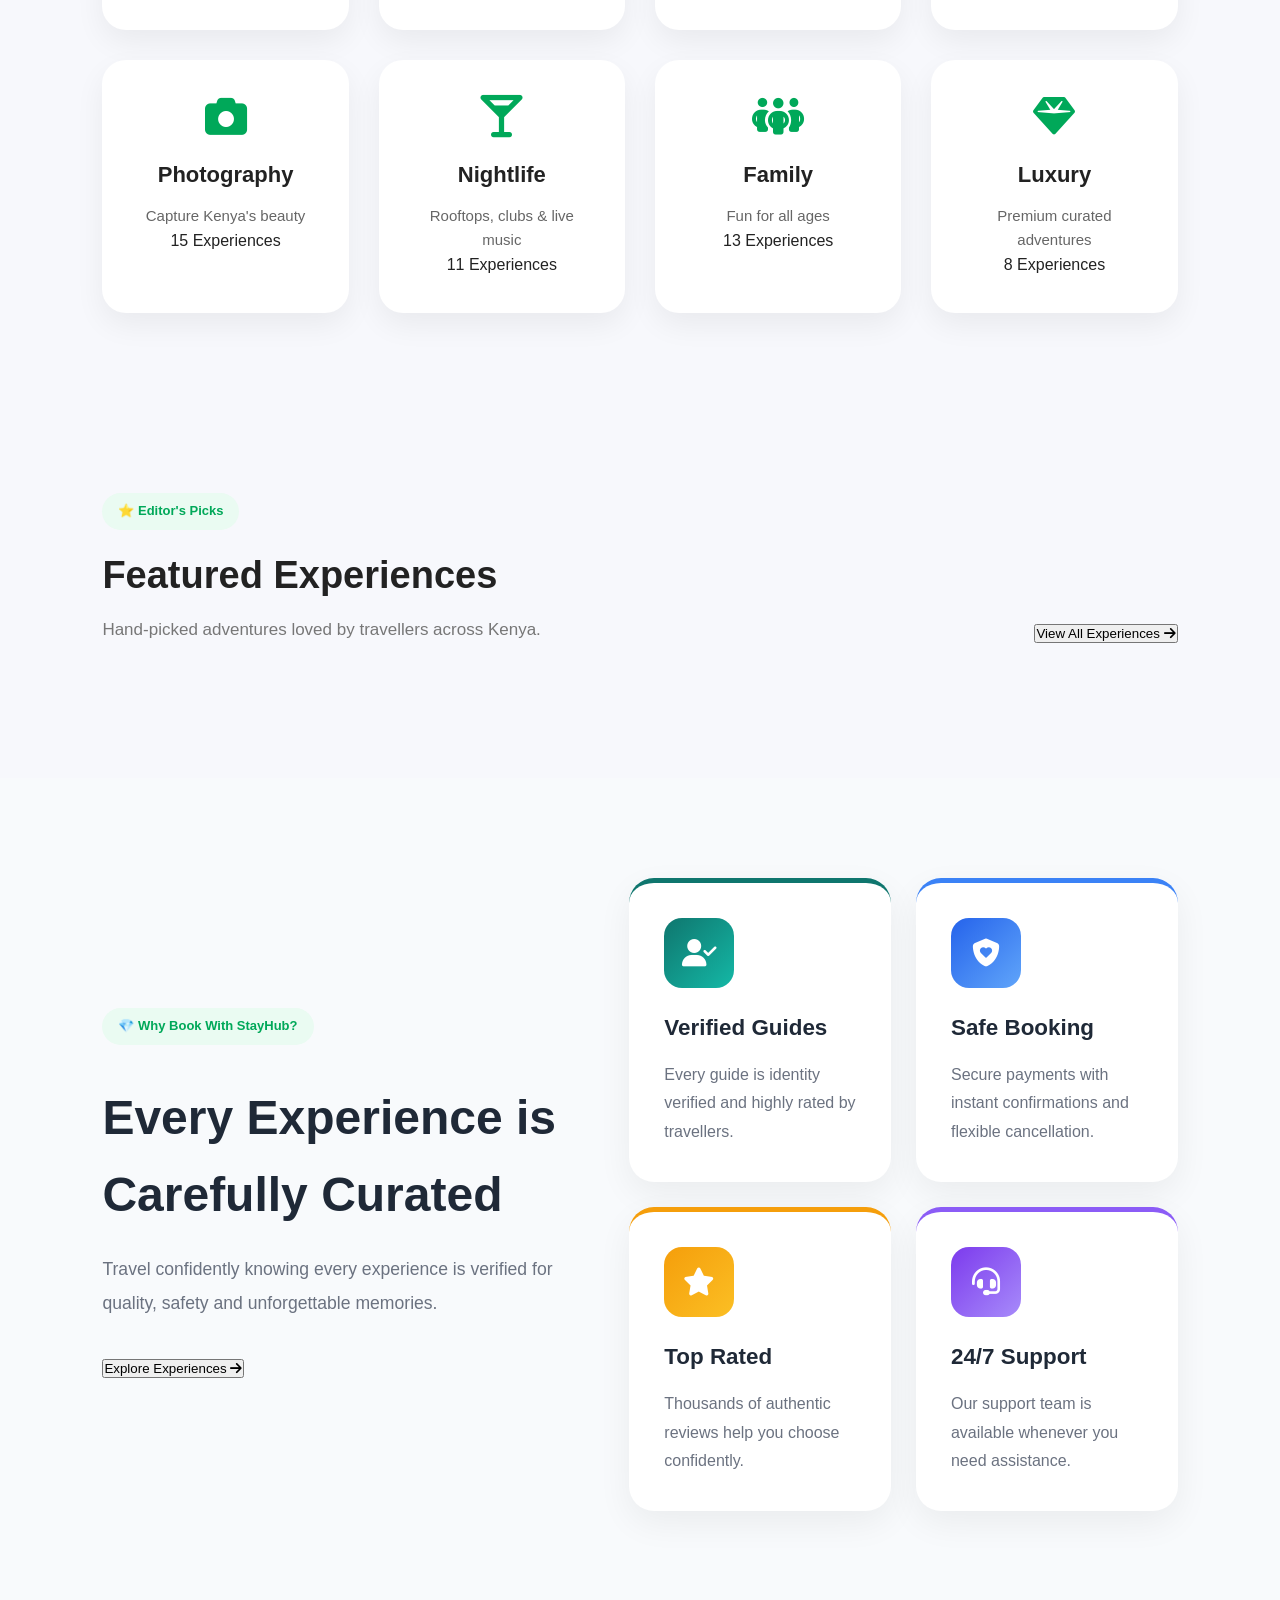
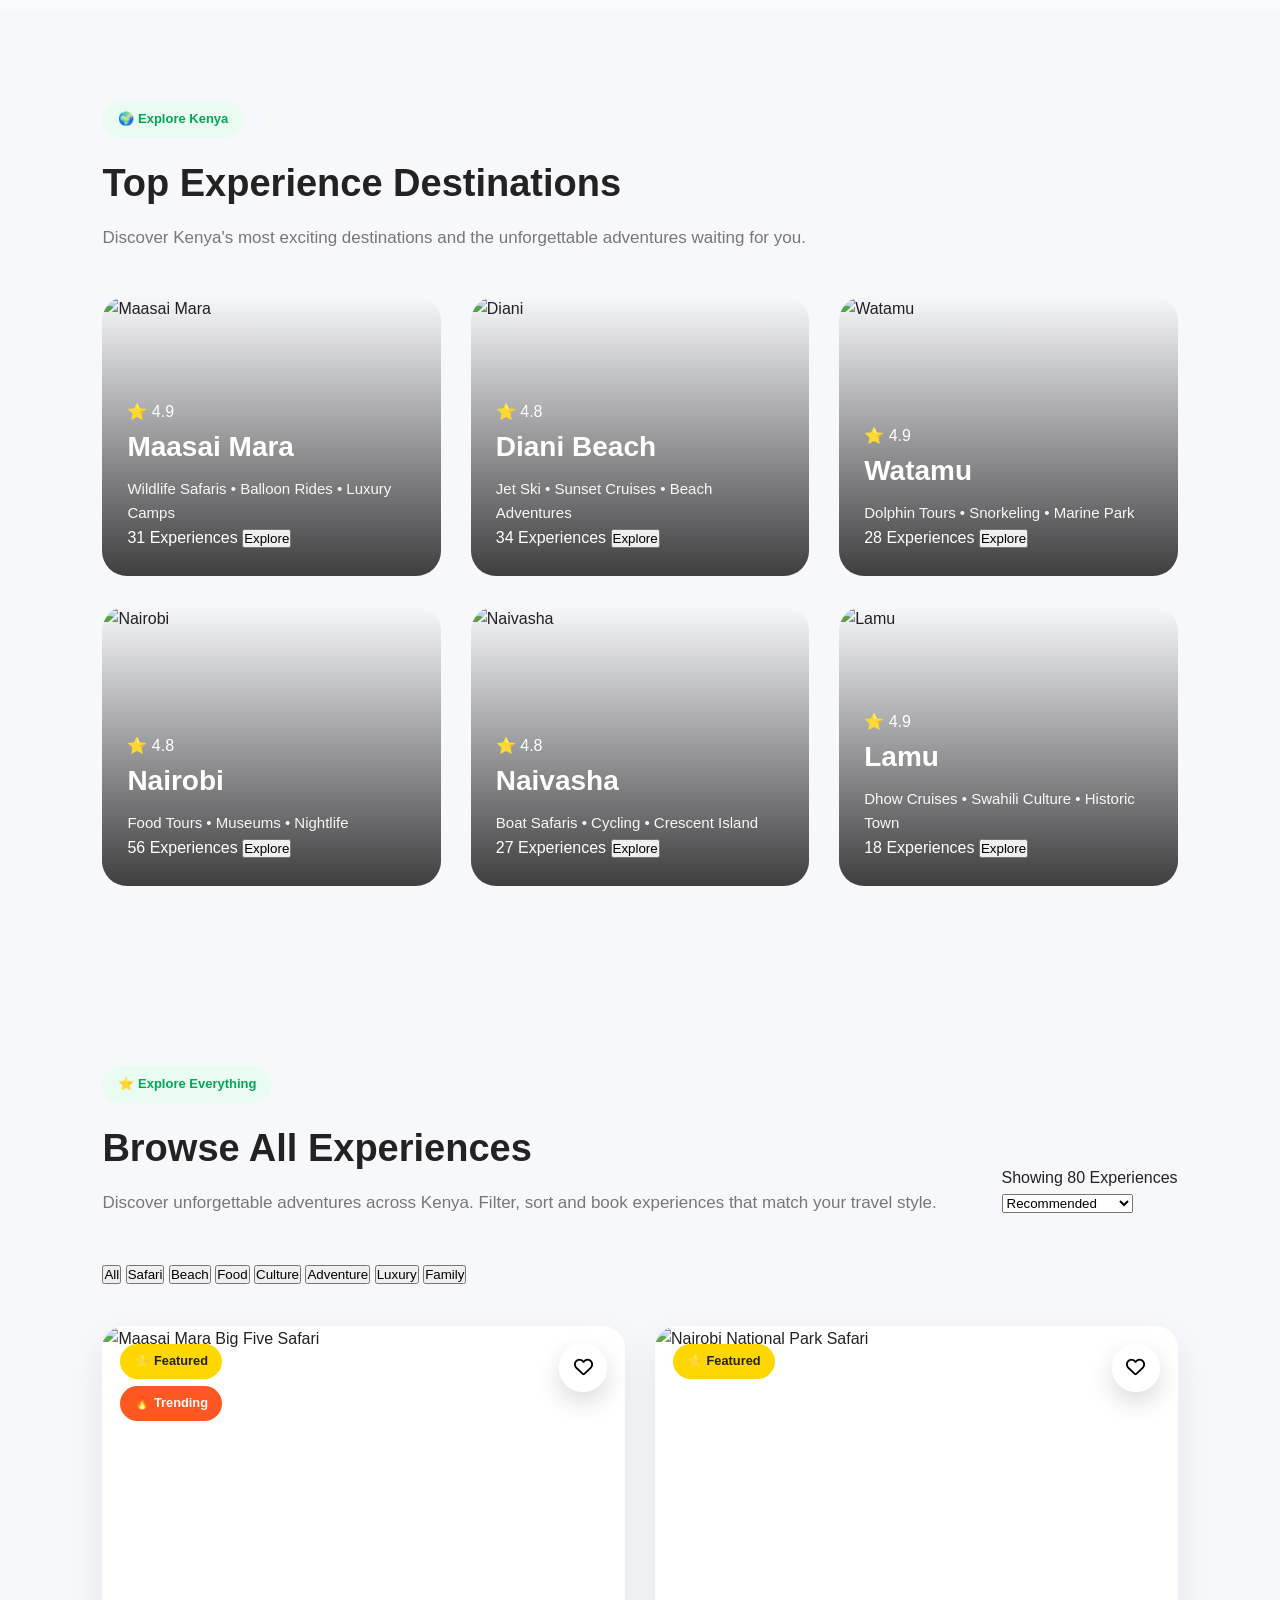
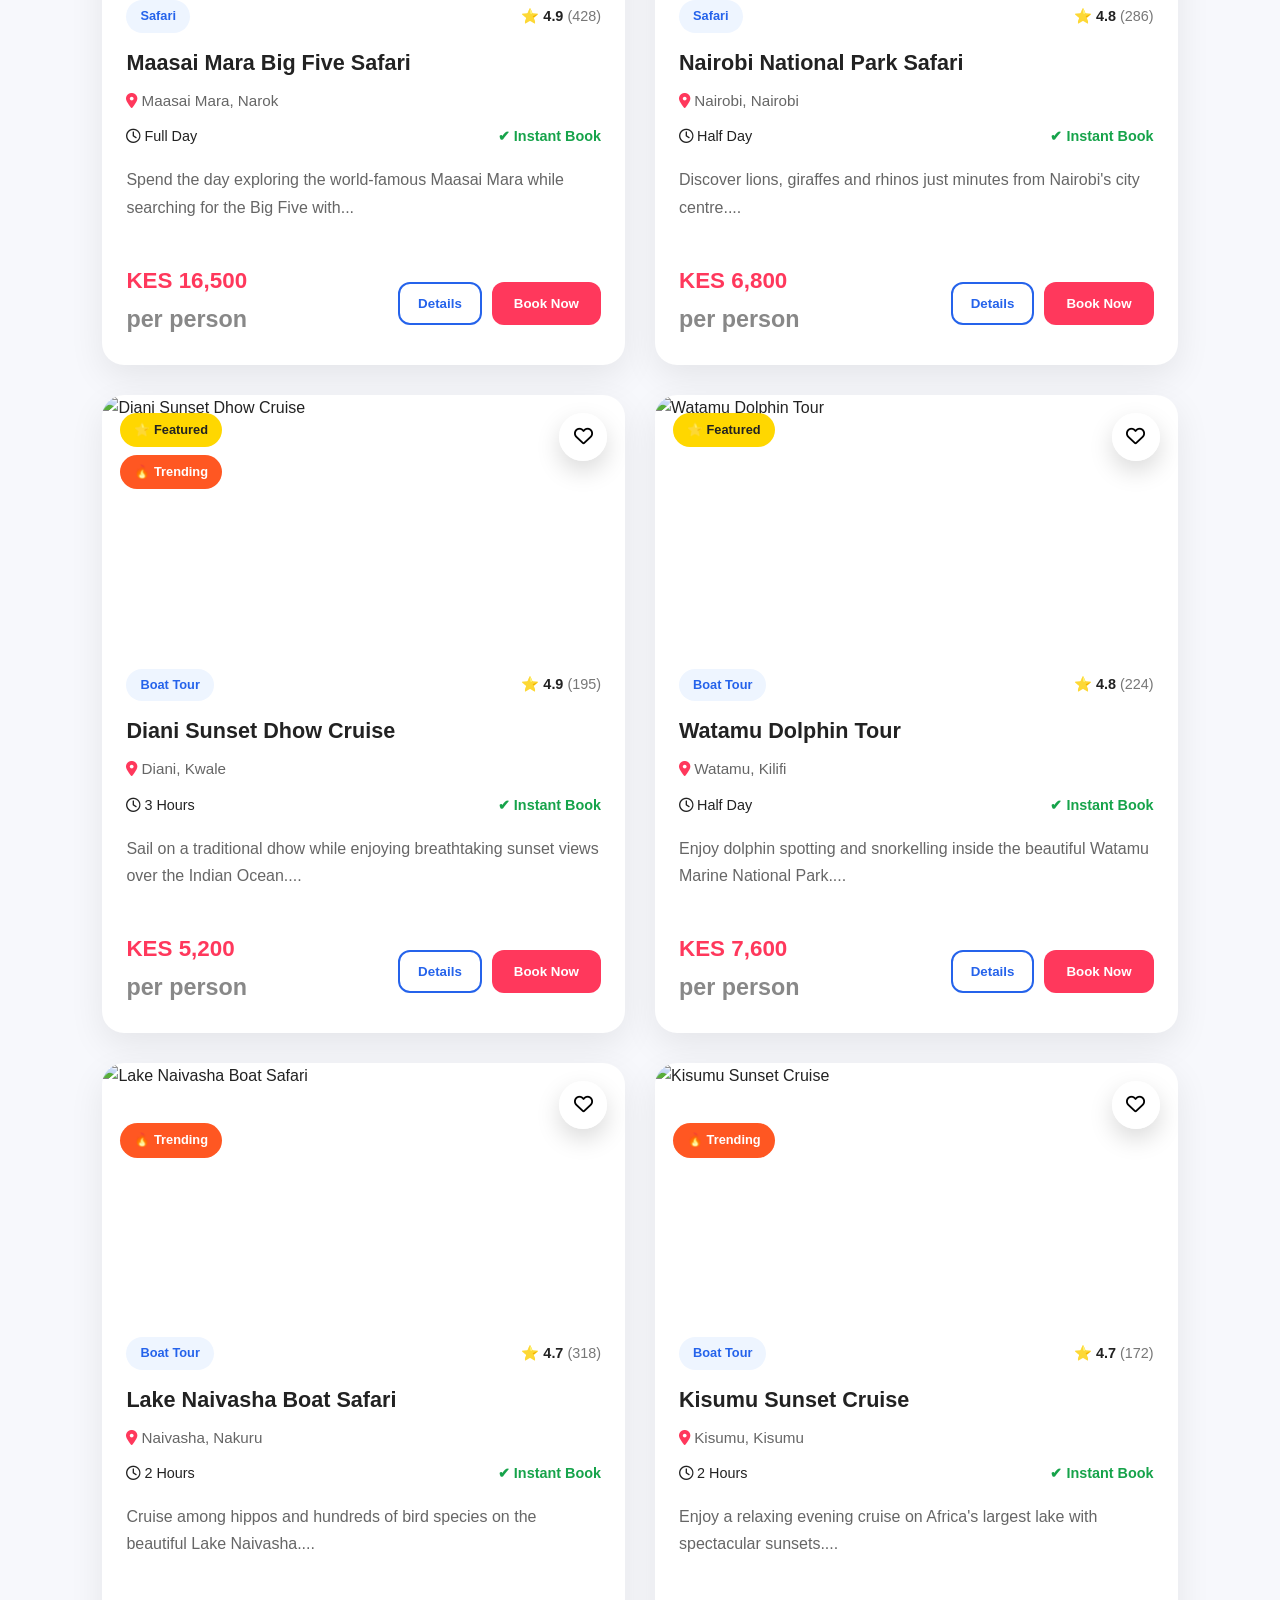
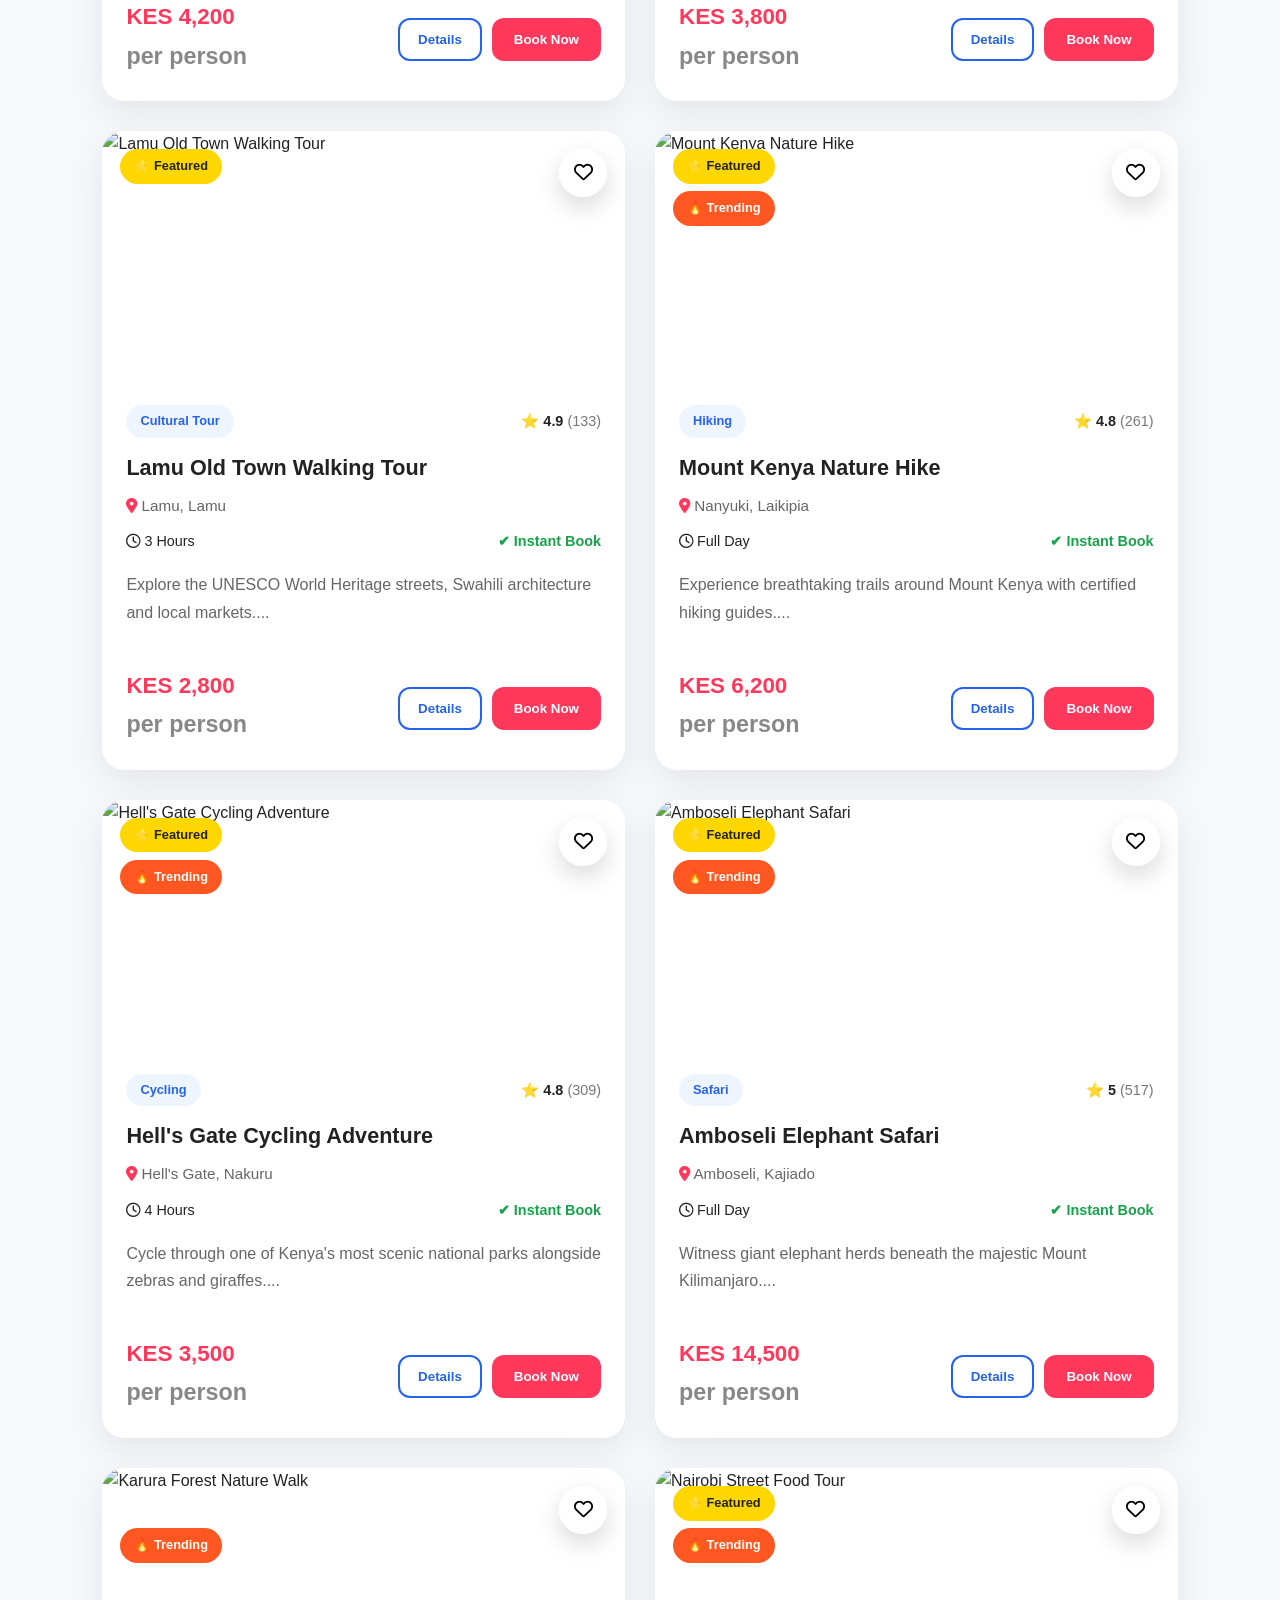
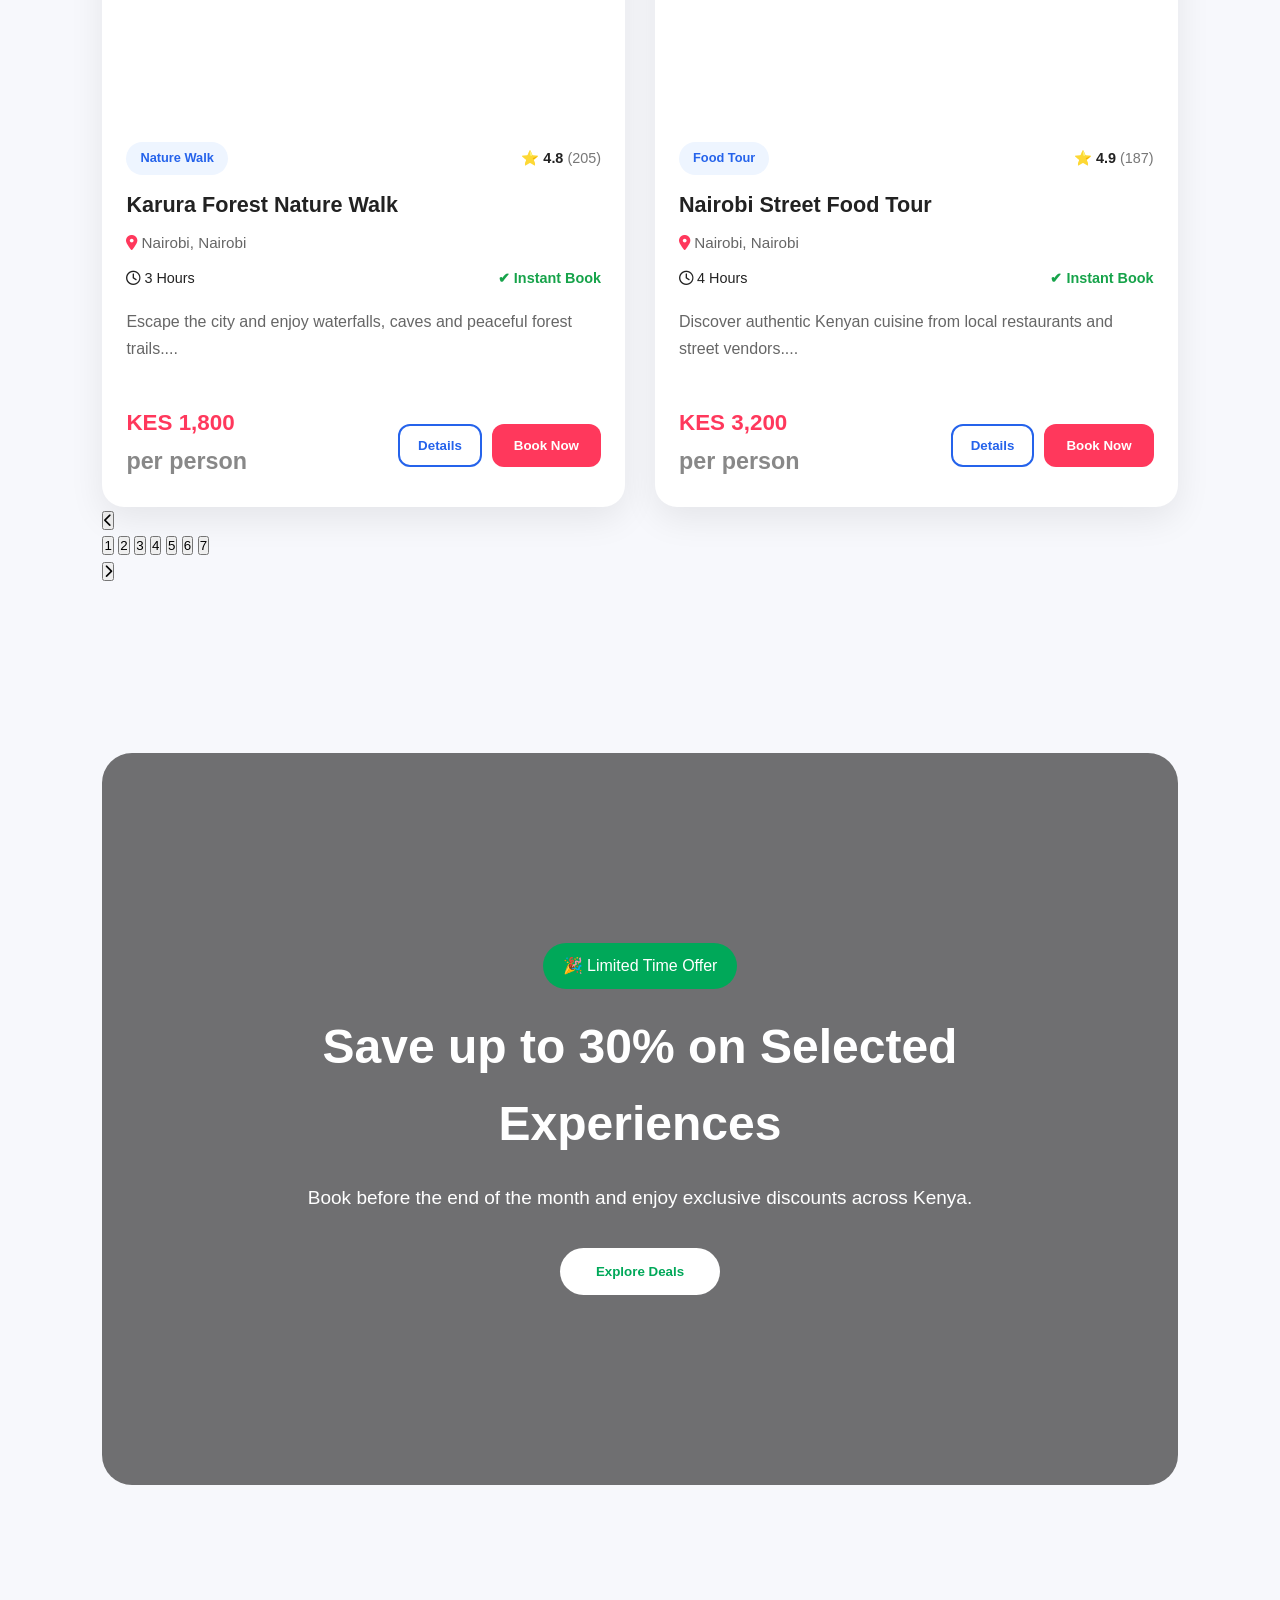
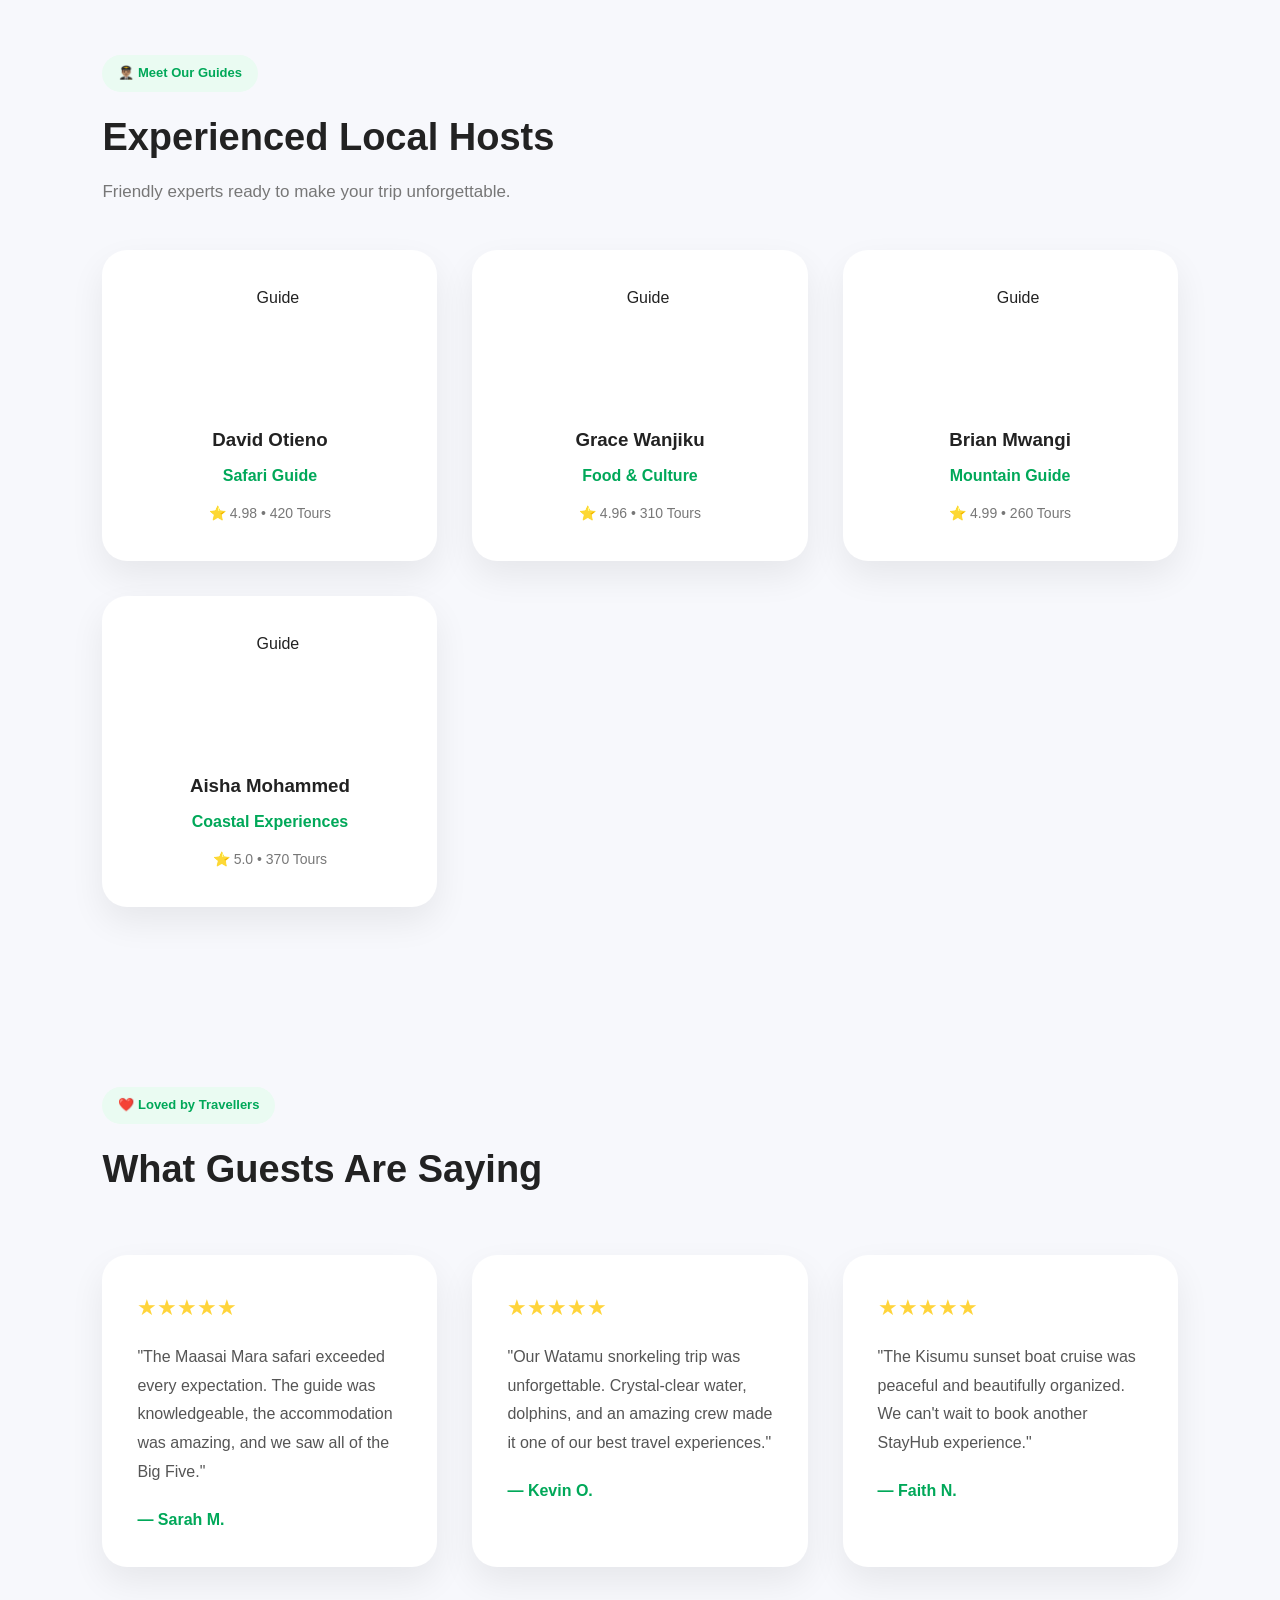
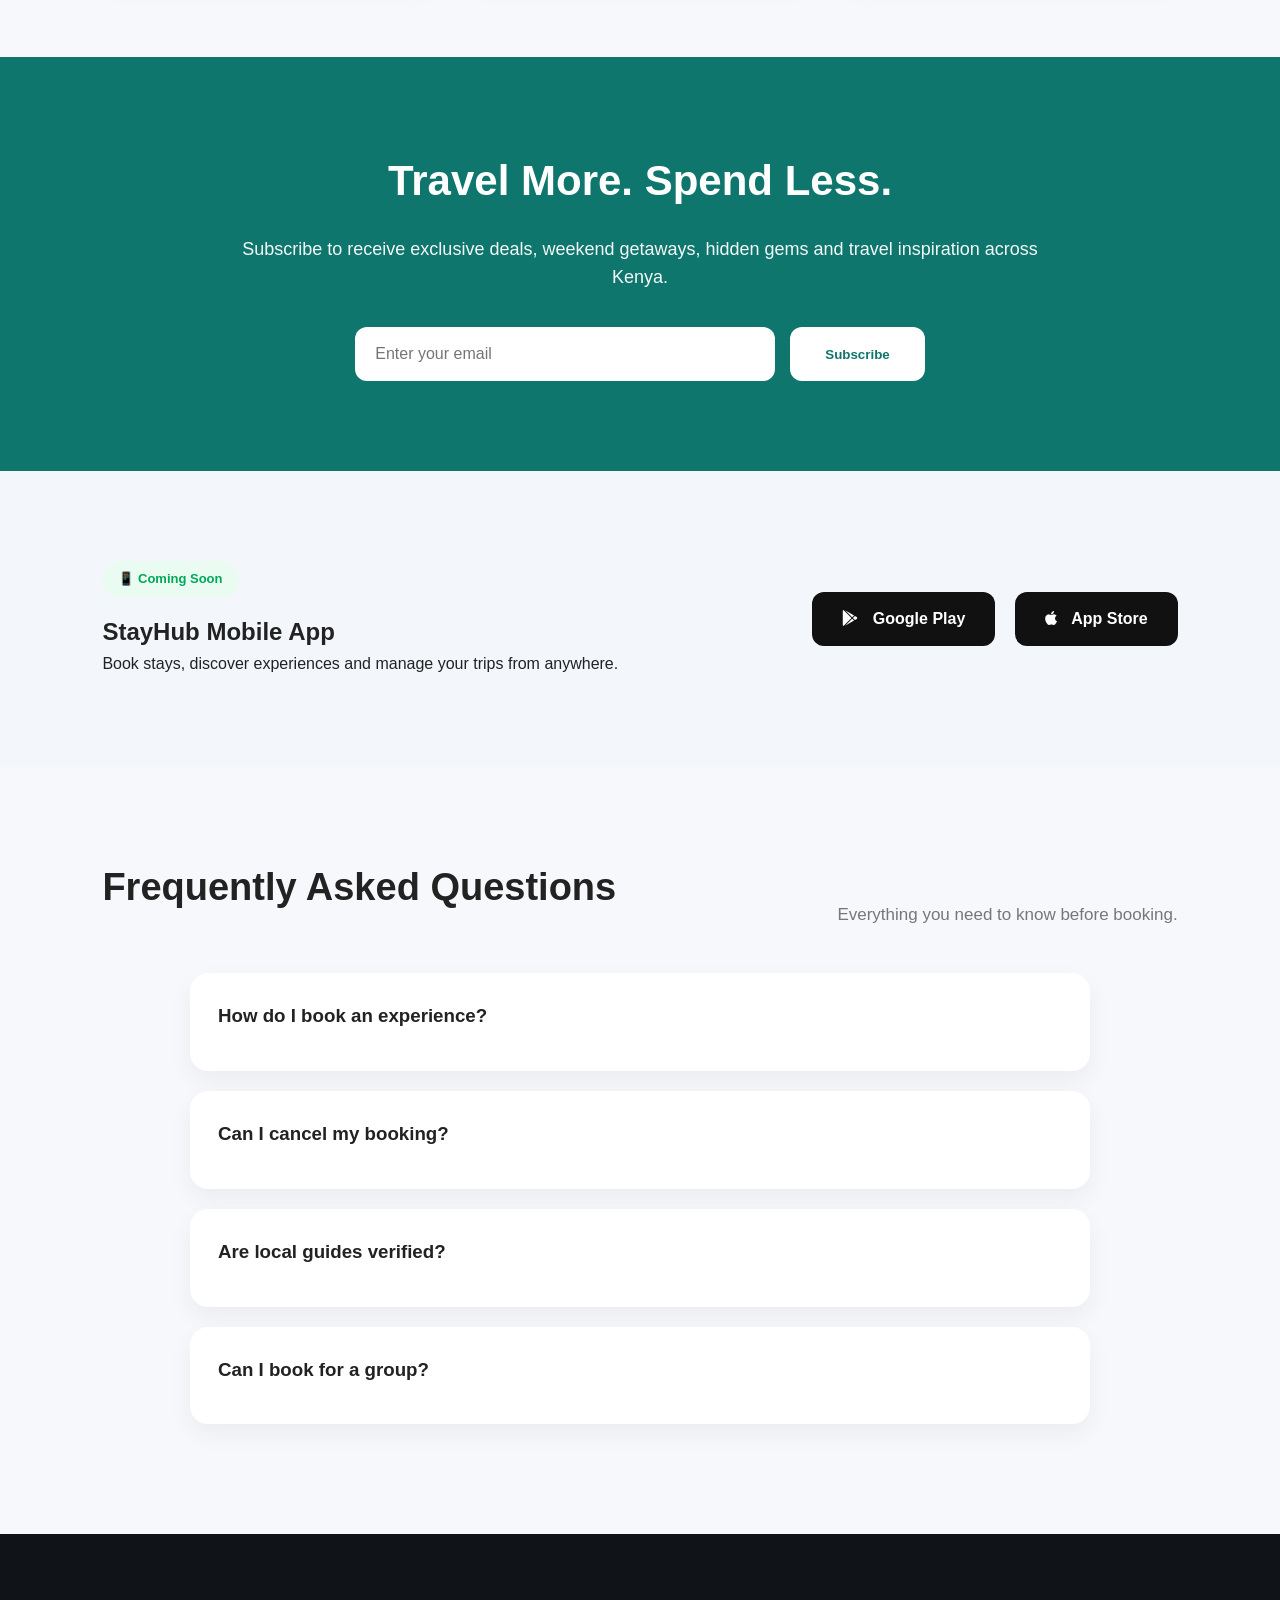
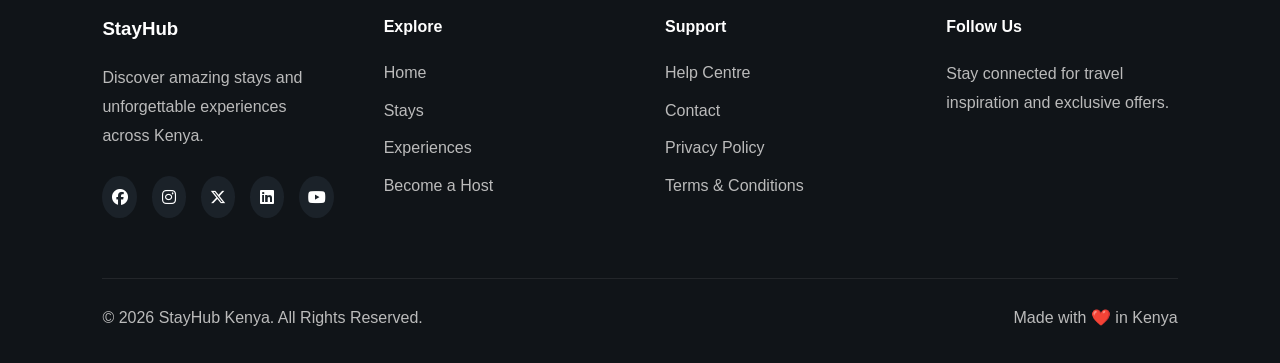
==== commit 9c4d3124: "Update experiences.html" ====
--- a/experiences.html
+++ b/experiences.html
@@ -52,7 +52,7 @@
 
     <link
     rel="stylesheet"
-    href="css/experiences.css">
+    href="experiences.css">
 
 </head>
 
@@ -2298,12 +2298,12 @@
 JAVASCRIPT
 ===================================-->
 
-<script src="js/experiences-data.js"></script>
-
-<script src="js/experiences.js"></script>
-
-<script src="js/theme.js"></script>
+<script src="experiences-data.js"></script>
+
+<script src="experiences.js"></script>
+
+<script src="theme.js"></script>
 
 </body>
 
-</html>+</html>
--- a/experiences.css
+++ b/experiences.css
@@ -0,0 +1,3256 @@
+/*====================================
+RESET
+=====================================*/
+
+*{
+    margin:0;
+    padding:0;
+    box-sizing:border-box;
+}
+
+html{
+    scroll-behavior:smooth;
+}
+
+body{
+
+    font-family:'Inter',sans-serif;
+
+    background:#f7f8fc;
+
+    color:#222;
+
+    line-height:1.6;
+
+}
+
+img{
+
+    width:100%;
+
+    display:block;
+
+}
+
+a{
+
+    text-decoration:none;
+
+    color:inherit;
+
+}
+
+button{
+
+    cursor:pointer;
+
+    font-family:inherit;
+
+}
+
+section{
+
+    padding:90px 8%;
+
+}
+
+/*====================================
+NAVBAR
+=====================================*/
+
+.navbar{
+
+    position:fixed;
+
+    top:0;
+
+    left:0;
+
+    width:100%;
+
+    background:#fff;
+
+    z-index:999;
+
+    box-shadow:0 5px 20px rgba(0,0,0,.05);
+
+}
+
+.nav-container{
+
+    display:flex;
+
+    justify-content:space-between;
+
+    align-items:center;
+
+    padding:18px 8%;
+
+}
+
+.logo{
+
+    display:flex;
+
+    align-items:center;
+
+    gap:10px;
+
+    font-size:28px;
+
+    font-weight:800;
+
+    color:#0F766E;
+
+}
+
+.logo i{
+
+    color:#0F766E;
+
+}
+
+.nav-links{
+
+    display:flex;
+
+    gap:35px;
+
+}
+
+.nav-links a{
+
+    font-weight:600;
+
+    transition:.3s;
+
+}
+
+.nav-links a:hover,
+
+.nav-links .active{
+
+    color:#0F766E;
+
+}
+
+.nav-right{
+
+    display:flex;
+
+    align-items:center;
+
+    gap:15px;
+
+}
+
+.theme-btn{
+
+    width:45px;
+
+    height:45px;
+
+    border:none;
+
+    border-radius:50%;
+
+    background:#eef3f7;
+
+}
+
+.login-btn{
+
+    background:#0F766E;
+
+    color:#fff;
+
+    padding:12px 24px;
+
+    border-radius:30px;
+
+    font-weight:600;
+
+}
+
+.mobile-menu{
+
+    display:none;
+
+}
+
+/*====================================
+HERO
+=====================================*/
+
+.experience-hero{
+
+    position:relative;
+
+    height:92vh;
+
+    background:url("https://images.unsplash.com/photo-1516026672322-bc52d61a55d5?auto=format&fit=crop&w=1800&q=80");
+
+    background-size:cover;
+
+    background-position:center;
+
+    display:flex;
+
+    align-items:center;
+
+    justify-content:center;
+
+    text-align:center;
+
+    color:#fff;
+
+}
+
+.hero-overlay{
+
+    position:absolute;
+
+    inset:0;
+
+    background:rgba(0,0,0,.55);
+
+}
+
+.hero-content{
+
+    position:relative;
+
+    z-index:2;
+
+    max-width:900px;
+
+}
+
+.hero-badge{
+
+    display:inline-block;
+
+    background:rgba(255,255,255,.15);
+
+    backdrop-filter:blur(12px);
+
+    padding:10px 20px;
+
+    border-radius:40px;
+
+    margin-bottom:25px;
+
+}
+
+.hero-content h1{
+
+    font-size:40px;
+
+    line-height:1.1;
+
+    margin-bottom:20px;
+
+}
+
+.hero-content p{
+
+    font-size:20px;
+
+    opacity:.95;
+
+    margin-bottom:40px;
+
+}
+@media (max-width:768px){
+
+.chatbot-toggler{
+
+    right:15px;
+    bottom:20px;
+    width:60px;
+    height:60px;
+    z-index:999;
+
+}
+
+}
+/*====================================
+SEARCH BAR
+=====================================*/
+
+.experience-search{
+
+    background:#fff;
+
+    border-radius:70px;
+
+    display:flex;
+
+    align-items:center;
+
+    justify-content:space-between;
+
+    gap:20px;
+
+    padding:15px;
+
+    margin:45px auto;
+
+    max-width:1150px;
+
+    box-shadow:0 20px 60px rgba(0,0,0,.18);
+
+}
+
+.search-item{
+
+    flex:1;
+
+    text-align:left;
+
+    padding:0 20px;
+
+}
+
+.search-item label{
+
+    display:block;
+
+    font-size:13px;
+
+    font-weight:700;
+
+    color:#777;
+
+    margin-bottom:8px;
+
+}
+
+.search-item input,
+
+.search-item select{
+
+    width:100%;
+
+    border:none;
+
+    outline:none;
+
+    font-size:16px;
+
+    background:none;
+
+    font-family:inherit;
+
+}
+
+.divider{
+
+    width:1px;
+
+    height:55px;
+
+    background:#ddd;
+
+}
+
+.search-btn{
+
+    background:#0F766E;
+
+    color:#fff;
+
+    border:none;
+
+    padding:18px 32px;
+
+    border-radius:50px;
+
+    font-size:16px;
+
+    font-weight:700;
+
+    transition:.3s;
+
+}
+
+.search-btn:hover{
+
+    background:#008e4b;
+
+    transform:translateY(-2px);
+
+}
+
+/*====================================
+HERO STATS
+=====================================*/
+
+.hero-stats{
+
+    display:grid;
+
+    grid-template-columns:repeat(4,1fr);
+
+    gap:25px;
+
+    margin-top:70px;
+
+}
+
+.hero-stat{
+
+    background:rgba(255,255,255,.12);
+
+    backdrop-filter:blur(18px);
+
+    border-radius:20px;
+
+    padding:25px;
+
+}
+
+.hero-stat h2{
+
+    font-size:34px;
+
+    margin-bottom:8px;
+
+}
+
+.hero-stat p{
+
+    font-size:15px;
+
+    opacity:.9;
+
+}
+
+/*====================================
+SECTION HEADER
+=====================================*/
+
+.section-header{
+
+    display:flex;
+
+    justify-content:space-between;
+
+    align-items:flex-end;
+
+    margin-bottom:45px;
+
+    gap:30px;
+
+}
+
+.section-tag{
+
+    display:inline-block;
+
+    background:#EAFBF2;
+
+    color:#00A859;
+
+    padding:8px 16px;
+
+    border-radius:40px;
+
+    font-size:13px;
+
+    font-weight:700;
+
+    margin-bottom:15px;
+
+}
+
+.section-header h2{
+
+    font-size:38px;
+
+    margin-bottom:10px;
+
+}
+
+.section-header p{
+
+    color:#777;
+
+    font-size:17px;
+
+}
+
+.view-all{
+
+    color:#00A859;
+
+    font-weight:700;
+
+}
+
+.view-all i{
+
+    margin-left:8px;
+
+}
+
+/*====================================
+CATEGORY GRID
+=====================================*/
+
+.category-grid{
+
+    display:grid;
+
+    grid-template-columns:repeat(auto-fit,minmax(220px,1fr));
+
+    gap:30px;
+
+}
+
+.category-card{
+
+    background:#fff;
+
+    border-radius:24px;
+
+    padding:35px;
+
+    text-align:center;
+
+    transition:.35s;
+
+    cursor:pointer;
+
+    box-shadow:0 12px 30px rgba(0,0,0,.06);
+
+}
+
+.category-card:hover{
+
+    transform:translateY(-10px);
+
+    box-shadow:0 20px 45px rgba(0,0,0,.12);
+
+}
+
+.category-card i{
+
+    font-size:42px;
+
+    color:#00A859;
+
+    margin-bottom:20px;
+
+}
+
+.category-card h3{
+
+    margin-bottom:12px;
+
+    font-size:22px;
+
+}
+
+.category-card p{
+
+    color:#666;
+
+    font-size:15px;
+
+}
+
+/*====================================
+FEATURED EXPERIENCES
+=====================================*/
+
+.featured-grid{
+
+    display:grid;
+
+    grid-template-columns:repeat(auto-fit,minmax(320px,1fr));
+
+    gap:35px;
+
+}
+
+/*====================================
+POPULAR DESTINATIONS
+=====================================*/
+
+.destination-grid{
+
+    display:grid;
+
+    grid-template-columns:repeat(auto-fit,minmax(280px,1fr));
+
+    gap:30px;
+
+}
+
+.destination-card{
+
+    position:relative;
+
+    height:280px;
+
+    border-radius:25px;
+
+    overflow:hidden;
+
+    cursor:pointer;
+
+    transition:.4s;
+
+}
+
+.destination-card:hover{
+
+    transform:translateY(-10px);
+
+    box-shadow:0 25px 50px rgba(0,0,0,.18);
+
+}
+
+.destination-card img{
+
+    width:100%;
+
+    height:100%;
+
+    object-fit:cover;
+
+    transition:.6s;
+
+}
+
+.destination-card:hover img{
+
+    transform:scale(1.1);
+
+}
+
+.destination-overlay{
+
+    position:absolute;
+
+    inset:0;
+
+    display:flex;
+
+    flex-direction:column;
+
+    justify-content:flex-end;
+
+    padding:25px;
+
+    background:linear-gradient(to top,
+    rgba(0,0,0,.75),
+    transparent);
+
+    color:#fff;
+
+}
+
+.destination-overlay h3{
+
+    font-size:28px;
+
+    margin-bottom:8px;
+
+}
+
+.destination-overlay p{
+
+    font-size:15px;
+
+    opacity:.95;
+
+}
+
+/*====================================
+EXPERIENCE GRID
+=====================================*/
+
+.experience-grid{
+
+    display:grid;
+
+    grid-template-columns:repeat(auto-fit,minmax(350px,1fr));
+
+    gap:35px;
+
+}
+
+/*====================================
+EXPERIENCE CARD
+=====================================*/
+
+.experience-card{
+
+    background:#fff;
+
+    border-radius:25px;
+
+    overflow:hidden;
+
+    transition:.35s;
+
+    box-shadow:0 15px 35px rgba(0,0,0,.08);
+
+}
+
+.experience-card:hover{
+
+    transform:translateY(-10px);
+
+    box-shadow:0 25px 60px rgba(0,0,0,.15);
+
+}
+
+/*====================================
+IMAGE
+=====================================*/
+
+.experience-image{
+
+    position:relative;
+
+    height:250px;
+
+    overflow:hidden;
+
+}
+
+.experience-image img{
+
+    width:100%;
+
+    height:100%;
+
+    object-fit:cover;
+
+    transition:.5s;
+
+}
+
+.experience-card:hover img{
+
+    transform:scale(1.08);
+
+}
+
+/*====================================
+BADGES
+=====================================*/
+
+.price-badge{
+
+    position:absolute;
+
+    top:18px;
+
+    left:18px;
+
+    background:#00A859;
+
+    color:#fff;
+
+    padding:8px 14px;
+
+    border-radius:30px;
+
+    font-size:14px;
+
+    font-weight:700;
+
+}
+
+.duration-badge{
+
+    position:absolute;
+
+    bottom:18px;
+
+    left:18px;
+
+    background:rgba(255,255,255,.95);
+
+    color:#222;
+
+    padding:8px 14px;
+
+    border-radius:30px;
+
+    font-size:14px;
+
+    font-weight:600;
+
+}
+
+/*====================================
+WISHLIST
+=====================================*/
+
+.wishlist-btn{
+
+    position:absolute;
+
+    top:18px;
+
+    right:18px;
+
+    width:45px;
+
+    height:45px;
+
+    border:none;
+
+    border-radius:50%;
+
+    background:#fff;
+
+    box-shadow:0 10px 25px rgba(0,0,0,.15);
+
+    font-size:18px;
+
+    transition:.3s;
+
+}
+
+.wishlist-btn:hover{
+
+    background:#ff4d6d;
+
+    color:#fff;
+
+}
+
+/*====================================
+CONTENT
+=====================================*/
+
+.experience-content{
+
+    padding:28px;
+
+}
+
+.experience-rating{
+
+    display:flex;
+
+    justify-content:space-between;
+
+    align-items:center;
+
+    margin-bottom:15px;
+
+    font-size:15px;
+
+    color:#666;
+
+}
+
+.experience-title{
+
+    font-size:24px;
+
+    margin-bottom:12px;
+
+}
+
+.experience-location{
+
+    color:#777;
+
+    margin-bottom:18px;
+
+}
+
+.experience-location i{
+
+    color:#00A859;
+
+    margin-right:8px;
+
+}
+
+.experience-description{
+
+    color:#666;
+
+    line-height:1.7;
+
+    margin-bottom:22px;
+
+}
+
+/*====================================
+FOOTER
+=====================================*/
+
+.experience-footer{
+
+    display:flex;
+
+    justify-content:space-between;
+
+    align-items:center;
+
+    margin-top:20px;
+
+}
+
+.price{
+
+    font-size:28px;
+
+    font-weight:800;
+
+    color:#00A859;
+
+}
+
+.price span{
+
+    display:block;
+
+    font-size:14px;
+
+    color:#777;
+
+    font-weight:500;
+
+}
+
+/*====================================
+BUTTONS
+=====================================*/
+
+.card-buttons{
+
+    display:flex;
+
+    gap:12px;
+
+}
+
+.details-btn{
+
+    background:#f1f4f7;
+
+    border:none;
+
+    padding:12px 22px;
+
+    border-radius:10px;
+
+    font-weight:600;
+
+    transition:.3s;
+
+}
+
+.details-btn:hover{
+
+    background:#e5eaef;
+
+}
+
+.book-btn{
+
+    background:#0F766E;
+
+    color:#fff;
+
+    border:none;
+
+    padding:12px 24px;
+
+    border-radius:10px;
+
+    font-weight:700;
+
+    transition:.3s;
+
+}
+
+.book-btn:hover{
+
+    background:#008c4d;
+
+    transform:translateY(-2px);
+
+}
+
+/*====================================
+TRENDING ADVENTURES
+=====================================*/
+
+.trending-grid{
+
+    display:grid;
+
+    grid-template-columns:repeat(auto-fit,minmax(350px,1fr));
+
+    gap:35px;
+
+}
+
+.trending-card{
+
+    background:#fff;
+
+    border-radius:25px;
+
+    overflow:hidden;
+
+    box-shadow:0 18px 45px rgba(0,0,0,.08);
+
+    transition:.35s;
+
+}
+
+.trending-card:hover{
+
+    transform:translateY(-10px);
+
+    box-shadow:0 28px 65px rgba(0,0,0,.15);
+
+}
+
+.trending-card img{
+
+    height:240px;
+
+    width:100%;
+
+    object-fit:cover;
+
+}
+
+.trending-content{
+
+    padding:30px;
+
+}
+
+.badge{
+
+    display:inline-block;
+
+    background:#0F766E;
+
+    color:#fff;
+
+    padding:8px 15px;
+
+    border-radius:30px;
+
+    font-size:13px;
+
+    font-weight:700;
+
+    margin-bottom:18px;
+
+}
+
+.trending-content h3{
+
+    font-size:26px;
+
+    margin-bottom:12px;
+
+}
+
+.trending-content p{
+
+    color:#666;
+
+    margin-bottom:22px;
+
+}
+
+.trending-content button{
+
+    background:#0F766E;
+
+    color:#fff;
+
+    border:none;
+
+    padding:14px 26px;
+
+    border-radius:10px;
+
+    font-weight:700;
+
+    transition:.3s;
+
+}
+
+.trending-content button:hover{
+
+    background:#0F766E;
+
+}
+
+/*====================================
+SPECIAL DEALS
+=====================================*/
+
+.experience-deals{
+
+    position:relative;
+
+    background:url("https://images.unsplash.com/photo-1507525428034-b723cf961d3e?auto=format&fit=crop&w=1800&q=80");
+
+    background-size:cover;
+
+    background-position:center;
+
+    border-radius:30px;
+
+    overflow:hidden;
+
+    margin:80px 8%;
+
+}
+
+.deal-overlay{
+
+    position:absolute;
+
+    inset:0;
+
+    background:rgba(0,0,0,.55);
+
+}
+
+.deal-content{
+
+    position:relative;
+
+    z-index:2;
+
+    color:#fff;
+
+    text-align:center;
+
+    padding:100px 30px;
+
+}
+
+.deal-content span{
+
+    display:inline-block;
+
+    background:#00A859;
+
+    padding:10px 20px;
+
+    border-radius:30px;
+
+    margin-bottom:20px;
+
+}
+
+.deal-content h2{
+
+    font-size:48px;
+
+    margin-bottom:20px;
+
+}
+
+.deal-content p{
+
+    font-size:19px;
+
+    max-width:700px;
+
+    margin:auto auto 35px;
+
+}
+
+.deal-content button{
+
+    background:#fff;
+
+    color:#00A859;
+
+    border:none;
+
+    padding:16px 36px;
+
+    border-radius:40px;
+
+    font-weight:700;
+
+    transition:.3s;
+
+}
+
+.deal-content button:hover{
+
+    transform:translateY(-3px);
+
+}
+
+/*====================================
+LOCAL GUIDES
+=====================================*/
+
+.guide-grid{
+
+    display:grid;
+
+    grid-template-columns:repeat(auto-fit,minmax(250px,1fr));
+
+    gap:35px;
+
+}
+
+.guide-card{
+
+    background:#fff;
+
+    border-radius:25px;
+
+    text-align:center;
+
+    padding:35px;
+
+    box-shadow:0 15px 35px rgba(0,0,0,.07);
+
+    transition:.35s;
+
+}
+
+.guide-card:hover{
+
+    transform:translateY(-8px);
+
+}
+
+.guide-card img{
+
+    width:120px;
+
+    height:120px;
+
+    border-radius:50%;
+
+    object-fit:cover;
+
+    margin:auto;
+
+    margin-bottom:20px;
+
+}
+
+.guide-card h3{
+
+    margin-bottom:8px;
+
+}
+
+.guide-card p{
+
+    color:#00A859;
+
+    font-weight:600;
+
+    margin-bottom:12px;
+
+}
+
+.guide-card span{
+
+    color:#777;
+
+    font-size:14px;
+
+}
+
+/*====================================
+TESTIMONIALS
+=====================================*/
+
+.testimonial-grid{
+
+    display:grid;
+
+    grid-template-columns:repeat(auto-fit,minmax(320px,1fr));
+
+    gap:35px;
+
+}
+
+.testimonial-card{
+
+    background:#fff;
+
+    padding:35px;
+
+    border-radius:25px;
+
+    box-shadow:0 15px 35px rgba(0,0,0,.07);
+
+}
+
+.stars{
+
+    color:#FFD43B;
+
+    font-size:22px;
+
+    margin-bottom:18px;
+
+}
+
+.testimonial-card p{
+
+    color:#555;
+
+    line-height:1.8;
+
+    margin-bottom:20px;
+
+}
+
+.testimonial-card h4{
+
+    color:#00A859;
+
+}
+/*=====================================
+EXPERIENCE GRID
+=====================================*/
+
+.experience-grid{
+
+    display:grid;
+
+    grid-template-columns:repeat(auto-fit,minmax(340px,1fr));
+
+    gap:30px;
+
+    margin-top:40px;
+
+}
+
+
+
+/*=====================================
+CARD
+=====================================*/
+
+.experience-card{
+
+    background:#fff;
+
+    border-radius:22px;
+
+    overflow:hidden;
+
+    box-shadow:0 12px 35px rgba(0,0,0,.08);
+
+    transition:.35s;
+
+    position:relative;
+
+    display:flex;
+
+    flex-direction:column;
+
+}
+
+.experience-card:hover{
+
+    transform:translateY(-10px);
+
+    box-shadow:0 25px 50px rgba(0,0,0,.15);
+
+}
+
+
+
+/*=====================================
+IMAGE
+=====================================*/
+
+.experience-image{
+
+    position:relative;
+
+    overflow:hidden;
+
+    height:250px;
+
+}
+
+.experience-image img{
+
+    width:100%;
+
+    height:100%;
+
+    object-fit:cover;
+
+    transition:.6s;
+
+}
+
+.experience-card:hover img{
+
+    transform:scale(1.08);
+
+}
+
+
+
+/*=====================================
+BADGES
+=====================================*/
+
+.featured-badge{
+
+    position:absolute;
+
+    top:18px;
+
+    left:18px;
+
+    background:#FFD700;
+
+    color:#222;
+
+    padding:7px 14px;
+
+    border-radius:30px;
+
+    font-size:.8rem;
+
+    font-weight:700;
+
+}
+
+.trending-badge{
+
+    position:absolute;
+
+    top:60px;
+
+    left:18px;
+
+    background:#ff5722;
+
+    color:#fff;
+
+    padding:7px 14px;
+
+    border-radius:30px;
+
+    font-size:.8rem;
+
+    font-weight:600;
+
+}
+
+
+
+/*=====================================
+WISHLIST
+=====================================*/
+
+.wishlist-btn{
+
+    position:absolute;
+
+    top:18px;
+
+    right:18px;
+
+    width:48px;
+
+    height:48px;
+
+    border:none;
+
+    border-radius:50%;
+
+    background:rgba(255,255,255,.95);
+
+    cursor:pointer;
+
+    font-size:1.2rem;
+
+    transition:.3s;
+
+}
+
+.wishlist-btn:hover{
+
+    background:#ff385c;
+
+    color:#fff;
+
+    transform:scale(1.1);
+
+}
+
+
+
+/*=====================================
+CONTENT
+=====================================*/
+
+.experience-content{
+
+    padding:24px;
+
+    display:flex;
+
+    flex-direction:column;
+
+    flex:1;
+
+}
+
+.experience-top{
+
+    display:flex;
+
+    justify-content:space-between;
+
+    align-items:center;
+
+    margin-bottom:15px;
+
+}
+
+.category-chip{
+
+    background:#eef5ff;
+
+    color:#2563eb;
+
+    padding:6px 14px;
+
+    border-radius:25px;
+
+    font-size:.8rem;
+
+    font-weight:700;
+
+}
+
+.rating{
+
+    font-size:.9rem;
+
+    font-weight:700;
+
+}
+
+.rating span{
+
+    color:#777;
+
+    font-weight:500;
+
+}
+
+
+
+/*=====================================
+TITLE
+=====================================*/
+
+.experience-content h3{
+
+    margin:0;
+
+    font-size:1.35rem;
+
+    color:#222;
+
+    line-height:1.35;
+
+}
+
+
+/*==================================
+WHY EXPERIENCE
+===================================*/
+
+.why-experience{
+
+    padding:100px 8%;
+    background:#f8fafc;
+
+}
+
+.why-container{
+
+    display:grid;
+    grid-template-columns:1fr 1.2fr;
+    gap:70px;
+    align-items:center;
+
+}
+
+.why-content h2{
+
+    font-size:3rem;
+    font-weight:700;
+    color:#1f2937;
+    margin:20px 0;
+
+}
+
+.why-content p{
+
+    color:#6b7280;
+    font-size:1.1rem;
+    line-height:1.9;
+    margin-bottom:35px;
+
+}
+
+.why-btn{
+
+    display:inline-flex;
+    align-items:center;
+    gap:10px;
+
+    padding:16px 28px;
+
+    background:#0f766e;
+    color:#fff;
+    border-radius:50px;
+    text-decoration:none;
+    font-weight:600;
+
+    transition:.35s;
+
+}
+
+.why-btn:hover{
+
+    background:#115e59;
+    transform:translateY(-4px);
+
+}
+
+.why-grid{
+
+    display:grid;
+    grid-template-columns:repeat(2,1fr);
+    gap:25px;
+
+}
+
+.why-card{
+
+    background:#fff;
+    padding:35px;
+    border-radius:25px;
+
+    border-top:5px solid #0f766e;
+
+    box-shadow:0 12px 35px rgba(0,0,0,.06);
+
+    transition:.35s;
+
+}
+
+.why-card:hover{
+
+    transform:translateY(-10px);
+
+    box-shadow:0 25px 50px rgba(0,0,0,.12);
+
+}
+
+.why-icon{
+
+    width:70px;
+    height:70px;
+
+    display:flex;
+    justify-content:center;
+    align-items:center;
+
+    border-radius:18px;
+
+    background:linear-gradient(135deg,#0f766e,#14b8a6);
+
+    color:#fff;
+
+    font-size:28px;
+
+    margin-bottom:22px;
+
+    transition:.35s;
+
+}
+
+.why-card:hover .why-icon{
+
+    transform:rotate(-8deg) scale(1.1);
+
+}
+
+.why-card h3{
+
+    font-size:1.4rem;
+    color:#1f2937;
+    margin-bottom:15px;
+
+}
+
+.why-card p{
+
+    color:#6b7280;
+    line-height:1.8;
+
+}
+
+/* Different Card Colors */
+
+.why-card:nth-child(2){
+
+    border-top:5px solid #3b82f6;
+
+}
+
+.why-card:nth-child(2) .why-icon{
+
+    background:linear-gradient(135deg,#2563eb,#60a5fa);
+
+}
+
+.why-card:nth-child(3){
+
+    border-top:5px solid #f59e0b;
+
+}
+
+.why-card:nth-child(3) .why-icon{
+
+    background:linear-gradient(135deg,#f59e0b,#fbbf24);
+
+}
+
+.why-card:nth-child(4){
+
+    border-top:5px solid #8b5cf6;
+
+}
+
+.why-card:nth-child(4) .why-icon{
+
+    background:linear-gradient(135deg,#7c3aed,#a78bfa);
+
+}
+
+/* Mobile */
+
+@media(max-width:992px){
+
+.why-container{
+
+grid-template-columns:1fr;
+gap:50px;
+
+}
+
+.why-content{
+
+text-align:center;
+
+}
+
+.why-grid{
+
+grid-template-columns:repeat(2,1fr);
+
+}
+
+}
+
+@media(max-width:768px){
+
+.why-content h2{
+
+font-size:2.2rem;
+
+}
+
+.why-grid{
+
+grid-template-columns:1fr;
+
+}
+
+.why-card{
+
+padding:30px;
+
+}
+
+}
+/*=====================================
+LOCATION
+=====================================*/
+
+.location{
+
+    color:#666;
+
+    margin:12px 0;
+
+    font-size:.95rem;
+
+}
+
+.location i{
+
+    color:#ff385c;
+
+}
+
+
+
+/*=====================================
+META
+=====================================*/
+
+.experience-meta{
+
+    display:flex;
+
+    justify-content:space-between;
+
+    align-items:center;
+
+    margin-bottom:18px;
+
+    font-size:.9rem;
+
+}
+
+.instant-book{
+
+    color:#16a34a;
+
+    font-weight:700;
+
+}
+
+
+
+/*=====================================
+DESCRIPTION
+=====================================*/
+
+.description{
+
+    color:#666;
+
+    line-height:1.7;
+
+    flex:1;
+
+    margin-bottom:25px;
+
+}
+
+
+
+/*=====================================
+FOOTER
+=====================================*/
+
+.experience-footer{
+
+    display:flex;
+
+    justify-content:space-between;
+
+    align-items:center;
+
+    gap:20px;
+
+}
+
+.price h3{
+
+    margin:0;
+
+    color:#ff385c;
+
+    font-size:1.4rem;
+
+}
+
+.price small{
+
+    color:#888;
+
+}
+
+
+
+/*=====================================
+BUTTONS
+=====================================*/
+
+.card-buttons{
+
+    display:flex;
+
+    gap:10px;
+
+}
+
+.details-btn{
+
+    border:2px solid #2563eb;
+
+    background:#fff;
+
+    color:#2563eb;
+
+    padding:12px 18px;
+
+    border-radius:12px;
+
+    cursor:pointer;
+
+    font-weight:700;
+
+    transition:.3s;
+
+}
+
+.details-btn:hover{
+
+    background:#2563eb;
+
+    color:#fff;
+
+}
+
+.book-btn{
+
+    border:none;
+
+    background:#ff385c;
+
+    color:#fff;
+
+    padding:12px 22px;
+
+    border-radius:12px;
+
+    cursor:pointer;
+
+    font-weight:700;
+
+    transition:.3s;
+
+}
+
+.book-btn:hover{
+
+    background:#d91c48;
+
+    transform:translateY(-2px);
+
+}
+
+
+
+/*=====================================
+RESPONSIVE
+=====================================*/
+
+@media(max-width:768px){
+
+.experience-grid{
+
+    grid-template-columns:1fr;
+
+}
+
+.experience-footer{
+
+    flex-direction:column;
+
+    align-items:flex-start;
+
+}
+
+.card-buttons{
+
+    width:100%;
+
+}
+
+.details-btn,
+
+.book-btn{
+
+    flex:1;
+
+}
+
+}
+
+/*====================================
+NEWSLETTER
+=====================================*/
+
+.newsletter{
+
+    background:#0F766E;
+
+    color:#fff;
+
+    text-align:center;
+
+}
+
+.newsletter-content{
+
+    max-width:800px;
+
+    margin:auto;
+
+}
+
+.newsletter h2{
+
+    font-size:42px;
+
+    margin-bottom:20px;
+
+}
+
+.newsletter p{
+
+    font-size:18px;
+
+    margin-bottom:35px;
+
+    opacity:.95;
+
+}
+
+.newsletter-form{
+
+    display:flex;
+
+    justify-content:center;
+
+    gap:15px;
+
+    flex-wrap:wrap;
+
+}
+
+.newsletter-form input{
+
+    width:420px;
+
+    max-width:100%;
+
+    padding:18px 20px;
+
+    border:none;
+
+    border-radius:12px;
+
+    font-size:16px;
+
+}
+
+.newsletter-form button{
+
+    padding:18px 35px;
+
+    background:#fff;
+
+    color:#0F766E;
+
+    border:none;
+
+    border-radius:12px;
+
+    font-weight:700;
+
+}
+
+/*====================================
+APP BANNER
+=====================================*/
+
+.app-banner{
+
+    background:#f3f7fb;
+
+}
+
+.app-content{
+
+    display:flex;
+
+    justify-content:space-between;
+
+    align-items:center;
+
+    gap:40px;
+
+    flex-wrap:wrap;
+
+}
+
+.store-buttons{
+
+    display:flex;
+
+    gap:20px;
+
+    flex-wrap:wrap;
+
+}
+
+.store-buttons button{
+
+    padding:18px 30px;
+
+    border:none;
+
+    border-radius:12px;
+
+    background:#111;
+
+    color:#fff;
+
+    font-size:16px;
+
+    font-weight:600;
+
+}
+
+.store-buttons i{
+
+    margin-right:10px;
+
+}
+
+/*=====================================
+MODAL
+=====================================*/
+
+.modal{
+
+    display:none;
+
+    position:fixed;
+
+    inset:0;
+
+    background:rgba(0,0,0,.7);
+
+    z-index:9999;
+
+    justify-content:center;
+
+    align-items:center;
+
+    padding:40px;
+
+}
+
+.experience-modal{
+
+    width:min(950px,95vw);
+
+    max-height:90vh;
+
+    overflow-y:auto;
+
+    background:#fff;
+
+    border-radius:22px;
+
+    position:relative;
+
+}
+
+.close{
+
+    position:absolute;
+
+    right:25px;
+
+    top:20px;
+
+    font-size:34px;
+
+    cursor:pointer;
+
+    z-index:10;
+
+}
+
+.modal-gallery img{
+
+    width:100%;
+
+    height:420px;
+
+    object-fit:cover;
+
+}
+
+.modal-body{
+
+    padding:35px;
+
+}
+
+.modal-category{
+
+    display:inline-block;
+
+    background:#2563eb;
+
+    color:#fff;
+
+    padding:8px 16px;
+
+    border-radius:30px;
+
+    margin-bottom:20px;
+
+}
+
+.modal-rating{
+
+    margin:15px 0;
+
+    font-weight:700;
+
+}
+
+.modal-location{
+
+    color:#666;
+
+}
+
+.modal-meta{
+
+    display:flex;
+
+    gap:30px;
+
+    margin:25px 0;
+
+    font-weight:600;
+
+}
+
+.modal-description{
+
+    line-height:1.9;
+
+    color:#555;
+
+    margin-bottom:30px;
+
+}
+
+.highlight-list,
+
+.include-list{
+
+    margin:20px 0;
+
+    padding-left:20px;
+
+}
+
+.highlight-list li,
+
+.include-list li{
+
+    margin-bottom:12px;
+
+}
+
+.modal-footer{
+
+    display:flex;
+
+    justify-content:space-between;
+
+    align-items:center;
+
+    margin-top:40px;
+
+    border-top:1px solid #eee;
+
+    padding-top:25px;
+
+}
+
+.modal-body h3{
+
+    margin-top:30px;
+
+    margin-bottom:15px;
+
+    color:#222;
+
+}
+
+.highlight-list li,
+
+.include-list li{
+
+    list-style:none;
+
+    padding:10px 0;
+
+    border-bottom:1px solid #f1f1f1;
+
+}
+
+.highlight-list li:last-child,
+
+.include-list li:last-child{
+
+    border-bottom:none;
+
+}
+
+.modal-footer h2{
+
+    color:#ff385c;
+
+    margin-bottom:5px;
+
+}
+
+.modal-footer small{
+
+    color:#777;
+
+}
+
+.modal-body::-webkit-scrollbar{
+
+    width:8px;
+
+}
+
+.modal-body::-webkit-scrollbar-thumb{
+
+    background:#ddd;
+
+    border-radius:20px;
+
+}
+
+
+/*=====================================
+BOOKING MODAL
+=====================================*/
+
+.booking-modal{
+
+    width:min(700px,95vw);
+
+    background:#fff;
+
+    border-radius:20px;
+
+    padding:35px;
+
+}
+
+.booking-summary-card{
+
+    display:flex;
+
+    gap:20px;
+
+    margin:25px 0;
+
+    padding:20px;
+
+    background:#f8f8f8;
+
+    border-radius:15px;
+
+}
+
+.booking-summary-card img{
+
+    width:160px;
+
+    height:120px;
+
+    object-fit:cover;
+
+    border-radius:12px;
+
+}
+
+.form-grid{
+
+    display:grid;
+
+    grid-template-columns:1fr 1fr;
+
+    gap:18px;
+
+}
+
+.booking-modal input,
+
+.booking-modal select{
+
+    width:100%;
+
+    padding:14px;
+
+    border:1px solid #ddd;
+
+    border-radius:10px;
+
+    margin-bottom:18px;
+
+    font-size:15px;
+
+}
+
+.confirm-booking{
+
+    width:100%;
+
+    background:#ff385c;
+
+    color:white;
+
+    border:none;
+
+    padding:16px;
+
+    font-size:17px;
+
+    border-radius:12px;
+
+    cursor:pointer;
+
+    transition:.3s;
+
+}
+
+.confirm-booking:hover{
+
+    background:#d91c48;
+
+}
+
+@media(max-width:768px){
+
+.form-grid{
+
+    grid-template-columns:1fr;
+
+}
+
+.booking-summary-card{
+
+    flex-direction:column;
+
+}
+
+.booking-summary-card img{
+
+    width:100%;
+
+    height:220px;
+
+}
+
+}
+/*====================================
+FAQ
+=====================================*/
+
+.faq-container{
+
+    max-width:900px;
+
+    margin:auto;
+
+}
+
+.faq-item{
+
+    background:#fff;
+
+    padding:28px;
+
+    margin-bottom:20px;
+
+    border-radius:18px;
+
+    box-shadow:0 10px 25px rgba(0,0,0,.05);
+
+}
+
+.faq-item h3{
+
+    margin-bottom:12px;
+
+}
+
+.faq-item p{
+
+    color:#666;
+
+    line-height:1.7;
+
+}
+
+/*====================================
+FOOTER
+=====================================*/
+
+.footer{
+
+    background:#101418;
+
+    color:#fff;
+
+    padding:80px 8% 30px;
+
+}
+
+.footer-grid{
+
+    display:grid;
+
+    grid-template-columns:repeat(auto-fit,minmax(220px,1fr));
+
+    gap:50px;
+
+}
+
+.footer h3,
+
+.footer h4{
+
+    margin-bottom:20px;
+
+}
+
+.footer p{
+
+    color:#bbb;
+
+    line-height:1.8;
+
+}
+
+.footer a{
+
+    display:block;
+
+    color:#bbb;
+
+    margin-bottom:12px;
+
+    transition:.3s;
+
+}
+
+.footer a:hover{
+
+    color:#00A859;
+
+}
+
+.footer-social{
+
+    display:flex;
+
+    gap:15px;
+
+    margin-top:25px;
+
+}
+
+.footer-social i{
+
+    width:42px;
+
+    height:42px;
+
+    display:flex;
+
+    justify-content:center;
+
+    align-items:center;
+
+    border-radius:50%;
+
+    background:#1b2229;
+
+    transition:.3s;
+
+}
+
+.footer-social i:hover{
+
+    background:#00A859;
+
+}
+
+.footer-bottom{
+
+    border-top:1px solid rgba(255,255,255,.08);
+
+    margin-top:60px;
+
+    padding-top:25px;
+
+    display:flex;
+
+    justify-content:space-between;
+
+    flex-wrap:wrap;
+
+    color:#999;
+
+}
+
+/*====================================
+MODALS
+=====================================*/
+
+.modal{
+
+    display:none;
+
+    position:fixed;
+
+    inset:0;
+
+    background:rgba(0,0,0,.65);
+
+    z-index:9999;
+
+    overflow:auto;
+
+}
+
+.modal-content{
+
+    background:#fff;
+
+    width:90%;
+
+    max-width:850px;
+
+    margin:60px auto;
+
+    border-radius:20px;
+
+    padding:35px;
+
+    position:relative;
+
+    animation:popup .35s ease;
+
+}
+
+@keyframes popup{
+
+from{
+
+opacity:0;
+
+transform:translateY(40px);
+
+}
+
+to{
+
+opacity:1;
+
+transform:translateY(0);
+
+}
+
+}
+
+.close{
+
+    position:absolute;
+
+    top:20px;
+
+    right:25px;
+
+    font-size:34px;
+
+    cursor:pointer;
+
+}
+
+/*====================================
+AI ASSISTANT
+=====================================*/
+
+.assistant-btn{
+
+    position:fixed;
+
+    right:30px;
+
+    bottom:100px;
+
+    width:65px;
+
+    height:65px;
+
+    border:none;
+
+    border-radius:50%;
+
+    background:#0F766E;
+
+    color:#fff;
+
+    font-size:26px;
+
+    box-shadow:0 18px 40px rgba(0,0,0,.2);
+
+    z-index:999;
+
+}
+
+/*====================================
+BACK TO TOP
+=====================================*/
+
+.back-top{
+
+    position:fixed;
+
+    bottom:25px;
+
+    right:30px;
+
+    width:55px;
+
+    height:55px;
+
+    border:none;
+
+    border-radius:50%;
+
+    background:#111;
+
+    color:#fff;
+
+    display:none;
+
+    z-index:999;
+
+}
+
+/*====================================
+TOAST
+=====================================*/
+
+.toast{
+
+    position:fixed;
+
+    left:50%;
+
+    bottom:35px;
+
+    transform:translateX(-50%);
+
+    background:#00A859;
+
+    color:#fff;
+
+    padding:16px 30px;
+
+    border-radius:40px;
+
+    display:none;
+
+    align-items:center;
+
+    gap:12px;
+
+    z-index:9999;
+
+    box-shadow:0 15px 35px rgba(0,0,0,.2);
+
+}
+
+/*====================================
+RESPONSIVE
+=====================================*/
+
+@media(max-width:992px){
+
+.hero-content h1{
+
+font-size:46px;
+
+}
+
+.hero-stats{
+
+grid-template-columns:repeat(2,1fr);
+
+}
+
+.section-header{
+
+flex-direction:column;
+
+align-items:flex-start;
+
+}
+
+.app-content{
+
+text-align:center;
+
+justify-content:center;
+
+}
+
+}
+
+@media(max-width:768px){
+
+.nav-links{
+
+display:none;
+
+}
+
+.mobile-menu{
+
+display:block;
+
+font-size:24px;
+
+background:none;
+
+border:none;
+
+}
+
+.experience-search{
+
+flex-direction:column;
+
+border-radius:25px;
+
+}
+
+.divider{
+
+display:none;
+
+}
+
+.search-item{
+
+width:100%;
+
+padding:0;
+
+}
+
+.search-btn{
+
+width:100%;
+
+}
+
+.hero-content h1{
+
+font-size:36px;
+
+}
+
+.hero-stats{
+
+grid-template-columns:1fr;
+
+}
+
+.destination-grid,
+
+.category-grid,
+
+.experience-grid,
+
+.trending-grid,
+
+.guide-grid,
+
+.testimonial-grid{
+
+grid-template-columns:1fr;
+
+}
+
+.footer-bottom{
+
+flex-direction:column;
+
+gap:12px;
+
+text-align:center;
+
+}
+
+.newsletter-form{
+
+flex-direction:column;
+
+}
+
+.newsletter-form input,
+
+.newsletter-form button{
+
+width:100%;
+
+}
+
+.store-buttons{
+
+justify-content:center;
+
+}
+
+}
+
+.guide-card,
+.testimonial-card,
+.trending-card,
+.destination-card,
+.experience-card{
+
+transition:.35s;
+
+}
+
+.guide-card:hover,
+.testimonial-card:hover,
+.trending-card:hover,
+.destination-card:hover,
+.experience-card:hover{
+
+transform:translateY(-8px);
+
+box-shadow:0 20px 40px rgba(0,0,0,.15);
+
+}
+
+.back-top{
+
+opacity:0;
+
+pointer-events:none;
+
+transition:.3s;
+
+}
+
+.back-top.show{
+
+opacity:1;
+
+pointer-events:auto;
+
+}
+
+.faq-item p{
+
+display:none;
+
+}
+
+.faq-item p.active{
+
+display:block;
+
+animation:fade .3s;
+
+}
+
+@keyframes fade{
+
+from{
+
+opacity:0;
+
+transform:translateY(-8px);
+
+}
+
+to{
+
+opacity:1;
+
+transform:translateY(0);
+
+}
+
+}
+/*====================================
+MOBILE RESPONSIVE
+====================================*/
+
+@media screen and (max-width:992px){
+
+    /* NAVIGATION */
+
+    .nav-container{
+
+        padding:16px 5%;
+
+    }
+
+    .mobile-menu{
+
+        display:block;
+        font-size:30px;
+        cursor:pointer;
+        z-index:1002;
+
+    }
+
+    .nav-links{
+
+        position:fixed;
+
+        top:85px;
+        left:-100%;
+
+        width:100%;
+        height:calc(100vh - 85px);
+
+        background:#fff;
+
+        display:flex;
+        flex-direction:column;
+        justify-content:flex-start;
+        align-items:center;
+
+        gap:30px;
+
+        padding-top:40px;
+
+        transition:.35s ease;
+
+        z-index:1000;
+
+    }
+
+    .nav-links.active{
+
+        left:0;
+
+    }
+
+    .nav-right .login-btn{
+
+        display:none;
+
+    }
+
+    /* HERO */
+
+    .experience-hero{
+
+        height:auto;
+        min-height:100vh;
+
+        padding:120px 20px 60px;
+
+    }
+
+    .hero-content{
+
+        width:100%;
+
+    }
+
+    .hero-content h1{
+
+        font-size:2.2rem;
+
+        line-height:1.2;
+
+    }
+
+    .hero-content p{
+
+        font-size:1rem;
+
+        margin-bottom:30px;
+
+    }
+
+    /* SEARCH */
+
+    .experience-search{
+
+        width:100%;
+
+        border-radius:25px;
+
+        flex-direction:column;
+
+        align-items:stretch;
+
+        padding:20px;
+
+        gap:20px;
+
+    }
+
+    .search-item{
+
+        width:100%;
+
+        padding:0;
+
+    }
+
+    .divider{
+
+        display:none;
+
+    }
+
+    .search-btn{
+
+        width:100%;
+
+        justify-content:center;
+
+    }
+
+    /* DESTINATION TAGS */
+
+    .hero-tags{
+
+        display:flex;
+
+        gap:10px;
+
+        overflow-x:auto;
+
+        white-space:nowrap;
+
+        padding:15px 0;
+
+        scrollbar-width:none;
+
+    }
+
+    .hero-tags::-webkit-scrollbar{
+
+        display:none;
+
+    }
+
+    .hero-tags button{
+
+        flex:0 0 auto;
+
+        padding:10px 18px;
+
+        border:none;
+
+        border-radius:30px;
+
+        background:#fff;
+
+        cursor:pointer;
+
+    }
+
+    /* STATS */
+
+    .hero-stats{
+
+        grid-template-columns:1fr 1fr;
+
+        gap:15px;
+
+        margin-top:35px;
+
+    }
+
+    .hero-stat{
+
+        padding:20px;
+
+    }
+
+    .hero-stat h2{
+
+        font-size:2rem;
+
+    }
+
+}
+
+@media screen and (max-width:576px){
+
+    .hero-content h1{
+
+        font-size:1.8rem;
+
+    }
+
+    .hero-badge{
+
+        font-size:.85rem;
+
+    }
+
+    .hero-stats{
+
+        grid-template-columns:1fr;
+
+    }
+
+}
